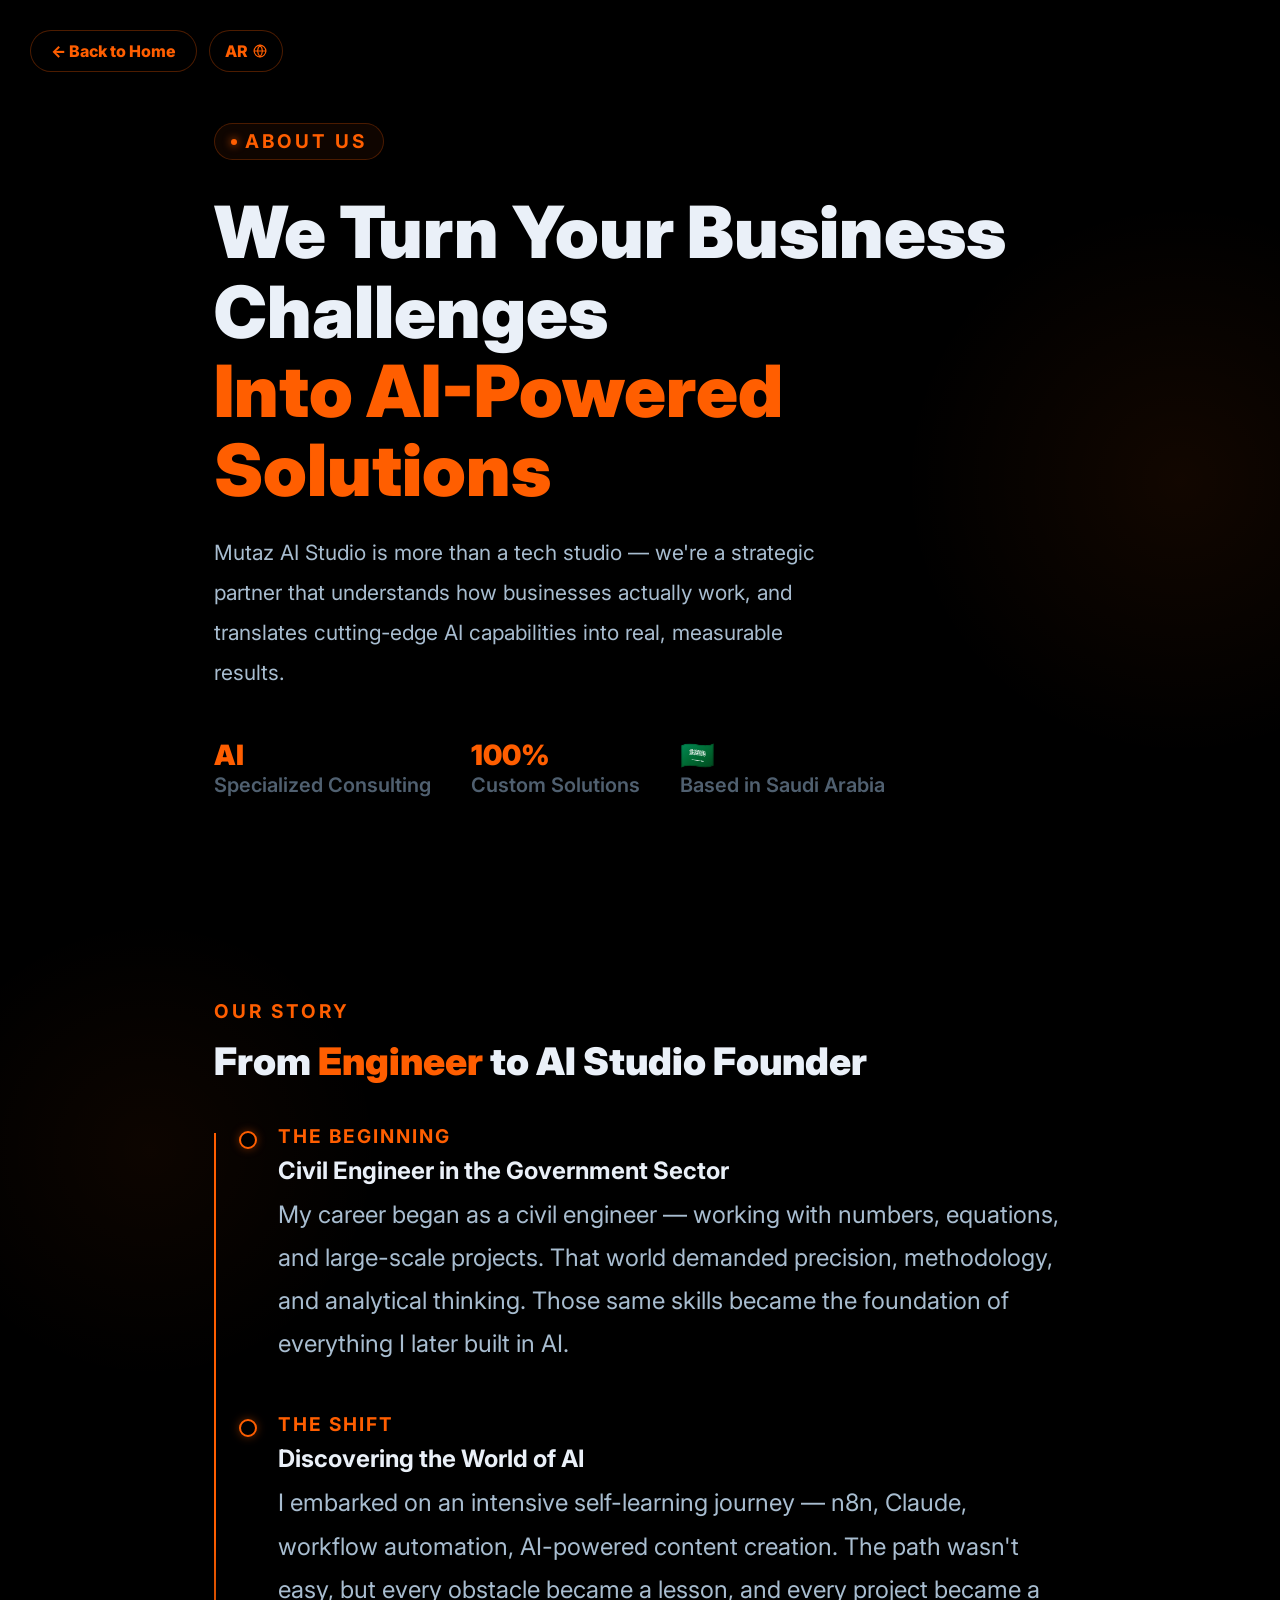
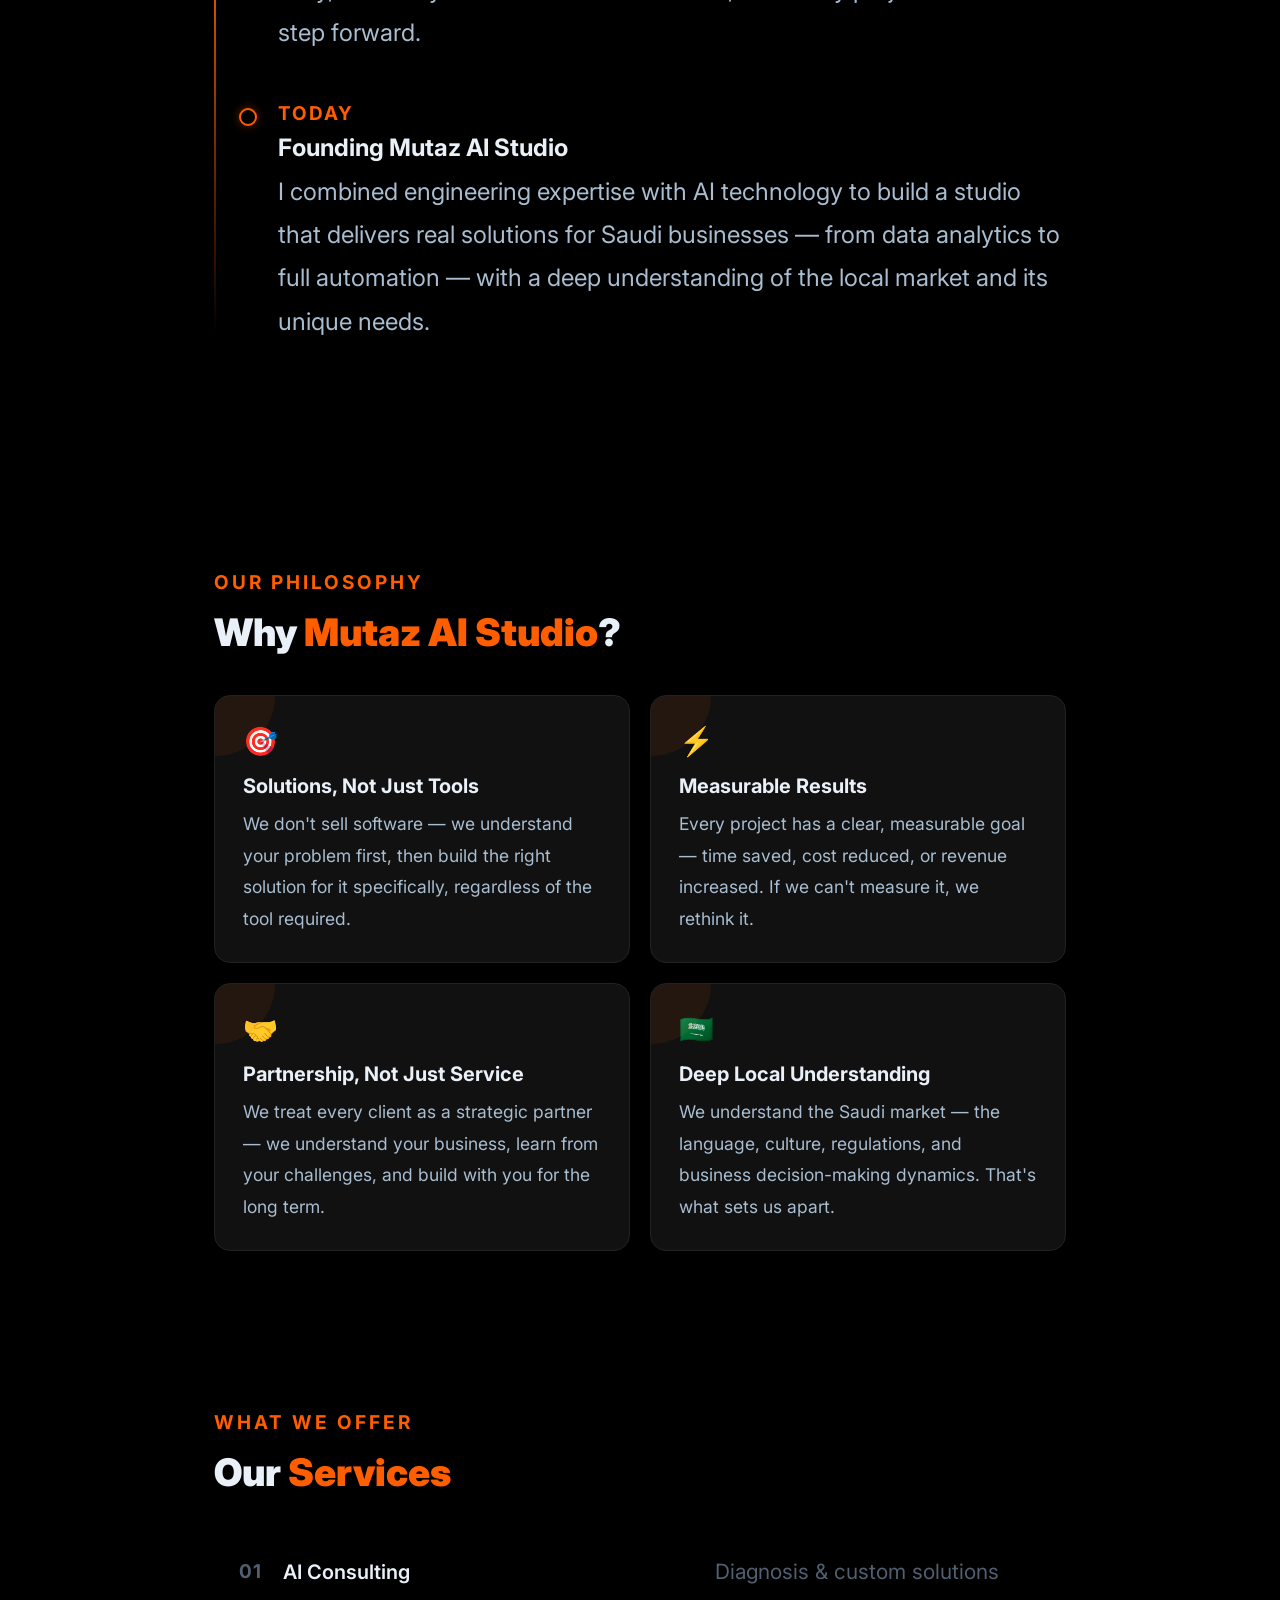
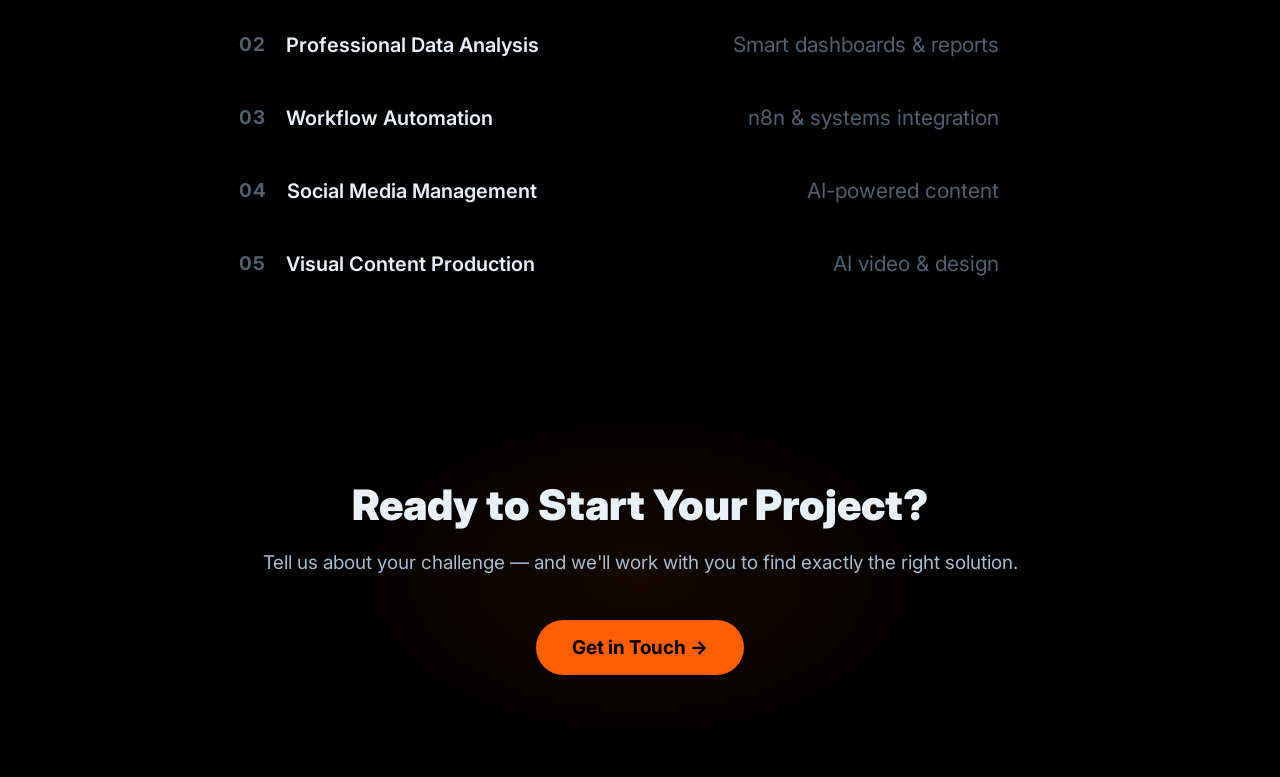
==== about-us-en.html @ b1c515b0 "Initial Mutaz AI Studio website" ====
<!DOCTYPE html>
<html lang="en" dir="ltr">
<head>
<meta charset="UTF-8">
<meta name="viewport" content="width=device-width, initial-scale=1.0">
<title>About Us — Mutaz AI Studio</title>
<link href="https://fonts.googleapis.com/css2?family=Inter:wght@300;400;500;600;700;900&display=swap" rel="stylesheet">
<style>
  :root {
    --bg: #000000;
    --surface: #050505;
    --card: #111111;
    --border: #222222;
    --cyan: #FF5E00;
    --purple: #FF5E00;
    --magenta: #FF5E00;
    --gold: #FF5E00;
    --text: #eaf0f8;
    --muted: #506070;
    --soft: #a8bdd0;
  }

  * { margin: 0; padding: 0; box-sizing: border-box; }

  body {
    background: var(--bg);
    font-family: 'Inter', sans-serif;
    color: var(--text);
    overflow-x: hidden;
  }

  

  .container {
    max-width: 900px;
    margin: 0 auto;
    padding: 0 24px;
    position: relative;
    z-index: 1;
  }

  /* HERO */
  .hero {
    min-height: 100vh;
    display: flex;
    flex-direction: column;
    justify-content: center;
    padding: 80px 0 60px;
    position: relative;
  }

  .hero::after {
    content: '';
    position: absolute;
    top: 20%; right: -200px;
    width: 600px; height: 600px;
    background: radial-gradient(circle, rgba(255,94,0,0.07) 0%, transparent 65%);
    pointer-events: none;
  }

  .hero-tag {
    display: inline-flex;
    align-items: center;
    gap: 8px;
    font-size: 19px;
    font-weight: 700;
    letter-spacing: 3px;
    color: var(--cyan);
    text-transform: uppercase;
    border: 1px solid rgba(255,94,0,0.25);
    padding: 6px 16px;
    border-radius: 20px;
    background: rgba(255,94,0,0.06);
    margin-bottom: 32px;
    width: fit-content;
    animation: fadeDown 0.8s ease both;
  }

  .hero-tag::before {
    content: '';
    width: 6px; height: 6px;
    border-radius: 50%;
    background: var(--cyan);
    box-shadow: 0 0 8px var(--cyan);
    animation: pulse 2s infinite;
  }

  .hero-title {
    font-size: clamp(36px, 7vw, 72px);
    font-weight: 900;
    line-height: 1.1;
    margin-bottom: 24px;
    animation: fadeDown 0.8s 0.1s ease both;
  }

  .hero-title .line1 { display: block; color: var(--text); }
  .hero-title .line2 {
    display: block;
    background: linear-gradient(90deg, var(--cyan), var(--purple));
    -webkit-background-clip: text;
    -webkit-text-fill-color: transparent;
    background-clip: text;
  }

  .hero-sub {
    font-size: 21px;
    color: var(--soft);
    line-height: 1.9;
    max-width: 620px;
    margin-bottom: 48px;
    animation: fadeDown 0.8s 0.2s ease both;
  }

  .hero-stats {
    display: flex;
    gap: 40px;
    flex-wrap: wrap;
    animation: fadeDown 0.8s 0.3s ease both;
  }

  .stat { display: flex; flex-direction: column; gap: 4px; }

  .stat-num {
    font-size: 28px;
    font-weight: 900;
    color: var(--cyan);
    line-height: 1;
  }

  .stat-label { font-size: 20px; color: var(--muted); font-weight: 600; }

  /* STORY */
  .story { padding: 100px 0; position: relative; }

  .story::before {
    content: '';
    position: absolute;
    top: 0; left: -100px;
    width: 500px; height: 500px;
    background: radial-gradient(circle, rgba(255,94,0,0.05) 0%, transparent 65%);
    pointer-events: none;
  }

  .section-label {
    font-size: 19px;
    font-weight: 700;
    letter-spacing: 3px;
    color: var(--purple);
    text-transform: uppercase;
    margin-bottom: 16px;
  }

  .section-title {
    font-size: clamp(24px, 4vw, 38px);
    font-weight: 900;
    line-height: 1.2;
    margin-bottom: 40px;
    color: var(--text);
  }

  .section-title span { color: var(--cyan); }

  /* Timeline */
  .timeline { position: relative; padding-left: 32px; }

  .timeline::before {
    content: '';
    position: absolute;
    left: 0; top: 8px; bottom: 8px;
    width: 2px;
    background: linear-gradient(180deg, var(--cyan), var(--purple), transparent);
  }

  .timeline-item {
    position: relative;
    margin-bottom: 48px;
    padding-left: 32px;
    opacity: 0;
    transform: translateX(-20px);
    transition: all 0.6s ease;
  }

  .timeline-item.visible { opacity: 1; transform: translateX(0); }

  .timeline-item::before {
    content: '';
    position: absolute;
    left: -7px; top: 6px;
    width: 14px; height: 14px;
    border-radius: 50%;
    background: var(--bg);
    border: 2px solid var(--cyan);
    box-shadow: 0 0 10px rgba(255,94,0,0.4);
  }

  .timeline-year {
    font-size: 19px;
    font-weight: 700;
    letter-spacing: 2px;
    color: var(--cyan);
    margin-bottom: 8px;
    text-transform: uppercase;
  }

  .timeline-content h3 {
    font-size: 24px;
    font-weight: 700;
    color: var(--text);
    margin-bottom: 8px;
  }

  .timeline-content p { font-size: 24px; color: var(--soft); line-height: 1.8; }

  /* PHILOSOPHY */
  .philosophy { padding: 80px 0; }

  .philosophy-grid {
    display: grid;
    grid-template-columns: 1fr 1fr;
    gap: 20px;
    margin-top: 40px;
  }

  .phil-card {
    background: var(--card);
    border: 1px solid var(--border);
    border-radius: 16px;
    padding: 28px;
    position: relative;
    overflow: hidden;
    transition: border-color 0.3s, transform 0.3s;
  }

  .phil-card:hover { border-color: rgba(255,94,0,0.3); transform: translateY(-4px); }

  .phil-card::before {
    content: '';
    position: absolute;
    top: 0; left: 0;
    width: 60px; height: 60px;
    border-radius: 0 0 60px 0;
    opacity: 0.08;
  }

  .phil-card:nth-child(1)::before { background: var(--cyan); }
  .phil-card:nth-child(2)::before { background: var(--purple); }
  .phil-card:nth-child(3)::before { background: var(--magenta); }
  .phil-card:nth-child(4)::before { background: var(--gold); }

  .phil-icon { font-size: 28px; margin-bottom: 16px; display: block; }

  .phil-card h3 { font-size: 20px; font-weight: 700; color: var(--text); margin-bottom: 10px; }
  .phil-card p { font-size: 17.5px; color: var(--soft); line-height: 1.8; }

  /* SERVICES */
  .services { padding: 80px 0; }

  .services-list { margin-top: 40px; display: flex; flex-direction: column; gap: 2px; }

  .service-row {
    display: flex;
    align-items: center;
    gap: 20px;
    padding: 20px 24px;
    border-radius: 12px;
    border: 1px solid transparent;
    transition: all 0.3s;
    cursor: default;
  }

  .service-row:hover { background: var(--card); border-color: var(--border); }

  .service-num { font-size: 19px; font-weight: 700; color: var(--muted); letter-spacing: 1px; min-width: 24px; }
  .service-name { font-size: 20px; font-weight: 600; color: var(--text); flex: 1; }
  .service-desc { font-size: 21px; color: var(--muted); }

  .service-arrow { color: var(--cyan); font-size: 24px; opacity: 0; transition: opacity 0.3s; }
  .service-row:hover .service-arrow { opacity: 1; }

  /* CTA */
  .cta-section { padding: 100px 0; text-align: center; position: relative; }

  .cta-section::before {
    content: '';
    position: absolute;
    top: 50%; left: 50%;
    transform: translate(-50%, -50%);
    width: 700px; height: 400px;
    background: radial-gradient(ellipse, rgba(255,94,0,0.08) 0%, transparent 65%);
    pointer-events: none;
  }

  .cta-section h2 { font-size: clamp(26px, 4vw, 42px); font-weight: 900; margin-bottom: 16px; }
  .cta-section p { font-size: 19px; color: var(--soft); margin-bottom: 40px; line-height: 1.8; }

  .cta-btn {
    display: inline-flex;
    align-items: center;
    gap: 10px;
    background: linear-gradient(135deg, var(--cyan), var(--purple));
    color: #000;
    font-family: 'Inter', sans-serif;
    font-size: 19px;
    font-weight: 700;
    padding: 16px 36px;
    border-radius: 50px;
    text-decoration: none;
    transition: transform 0.3s, box-shadow 0.3s;
    border: none;
    cursor: pointer;
  }

  .cta-btn:hover { transform: translateY(-2px); box-shadow: 0 12px 40px rgba(255,94,0,0.25); }

  @keyframes fadeDown {
    from { opacity: 0; transform: translateY(-16px); }
    to   { opacity: 1; transform: translateY(0); }
  }

  @keyframes pulse {
    0%, 100% { opacity: 1; }
    50% { opacity: 0.4; }
  }

  @media (max-width: 640px) {
    .philosophy-grid { grid-template-columns: 1fr; }
    .hero-stats { gap: 24px; }
    .service-desc { display: none; }
    .timeline { padding-left: 20px; }
    .timeline-item { padding-left: 20px; }
  }
</style>
</head>
<body>

<!-- Top Controls -->
<div class="top-controls">
    <a href="index.html" class="back-btn">← Back to Home</a>
    <button class="lang-btn" onclick="toggleSubpageLang()">
        <span class="lang-text">AR</span>
        <svg width="14" height="14" viewBox="0 0 24 24" fill="none" stroke="currentColor" stroke-width="2" stroke-linecap="round" stroke-linejoin="round" style="margin-left: 5px;"><circle cx="12" cy="12" r="10"></circle><line x1="2" y1="12" x2="22" y2="12"></line><path d="M12 2a15.3 15.3 0 0 1 4 10 15.3 15.3 0 0 1-4 10 15.3 15.3 0 0 1-4-10 15.3 15.3 0 0 1 4-10z"></path></svg>
    </button>
</div>
<script>
function toggleSubpageLang() {
    const currentPath = window.location.pathname;
    let isEn = currentPath.includes('-en.html');
    let newPath = "";
    if (isEn) {
        newPath = currentPath.replace('-en.html', '.html');
        if (currentPath.includes('terms-final')) newPath = currentPath.replace('-en.html', '-ar.html');
    } else {
        newPath = currentPath.replace('.html', '-en.html');
        if (currentPath.includes('terms-final')) newPath = currentPath.replace('-ar.html', '-en.html');
    }
    localStorage.setItem('lang', isEn ? 'ar' : 'en');
    window.location.href = newPath;
}
</script>
<style>
.top-controls {
    position: fixed;
    top: 30px;
    left: 30px;
    display: flex;
    align-items: center;
    gap: 12px;
    z-index: 9999;
}
.back-btn, .lang-btn {
    color: #FF5E00;
    text-decoration: none;
    font-weight: 800;
    font-size: 16px;
    font-family: inherit;
    display: inline-flex;
    align-items: center;
    background: rgba(0,0,0,0.5);
    padding: 10px 20px;
    border-radius: 30px;
    border: 1px solid rgba(255,94,0,0.3);
    backdrop-filter: blur(5px);
    transition: all 0.3s ease;
    cursor: pointer;
}
.back-btn:hover {
    transform: translateX( -5px);
    background: rgba(255,94,0,0.1);
}
.lang-btn {
    padding: 10px 15px;
    justify-content: center;
}
.lang-btn:hover {
    background: rgba(255,94,0,0.2);
    transform: scale(1.05);
}
@media (max-width: 768px) {
    .top-controls {
        top: 15px;
        left: 15px;
        gap: 8px;
    }
    .back-btn, .lang-btn {
        font-size: 13px;
        padding: 8px 14px;
    }
}
</style>





<!-- HERO -->
<section class="hero">
  <div class="container">
    <div class="hero-tag">About Us</div>
    <h1 class="hero-title">
      <span class="line1">We Turn Your Business Challenges</span>
      <span class="line2">Into AI-Powered Solutions</span>
    </h1>
    <p class="hero-sub">
      Mutaz AI Studio is more than a tech studio — we're a strategic partner that understands how businesses actually work, and translates cutting-edge AI capabilities into real, measurable results.
    </p>
    <div class="hero-stats">
      <div class="stat">
        <span class="stat-num">AI</span>
        <span class="stat-label">Specialized Consulting</span>
      </div>
      <div class="stat">
        <span class="stat-num">100%</span>
        <span class="stat-label">Custom Solutions</span>
      </div>
      <div class="stat">
        <span class="stat-num">🇸🇦</span>
        <span class="stat-label">Based in Saudi Arabia</span>
      </div>
    </div>
  </div>
</section>

<!-- STORY -->
<section class="story">
  <div class="container">
    <div class="section-label">Our Story</div>
    <h2 class="section-title">From <span>Engineer</span> to AI Studio Founder</h2>
    <div class="timeline">

      <div class="timeline-item">
        <div class="timeline-year">The Beginning</div>
        <div class="timeline-content">
          <h3>Civil Engineer in the Government Sector</h3>
          <p>My career began as a civil engineer — working with numbers, equations, and large-scale projects. That world demanded precision, methodology, and analytical thinking. Those same skills became the foundation of everything I later built in AI.</p>
        </div>
      </div>

      <div class="timeline-item">
        <div class="timeline-year">The Shift</div>
        <div class="timeline-content">
          <h3>Discovering the World of AI</h3>
          <p>I embarked on an intensive self-learning journey — n8n, Claude, workflow automation, AI-powered content creation. The path wasn't easy, but every obstacle became a lesson, and every project became a step forward.</p>
        </div>
      </div>

      <div class="timeline-item">
        <div class="timeline-year">Today</div>
        <div class="timeline-content">
          <h3>Founding Mutaz AI Studio</h3>
          <p>I combined engineering expertise with AI technology to build a studio that delivers real solutions for Saudi businesses — from data analytics to full automation — with a deep understanding of the local market and its unique needs.</p>
        </div>
      </div>

    </div>
  </div>
</section>

<!-- PHILOSOPHY -->
<section class="philosophy">
  <div class="container">
    <div class="section-label">Our Philosophy</div>
    <h2 class="section-title">Why <span>Mutaz AI Studio</span>?</h2>
    <div class="philosophy-grid">
      <div class="phil-card">
        <span class="phil-icon">🎯</span>
        <h3>Solutions, Not Just Tools</h3>
        <p>We don't sell software — we understand your problem first, then build the right solution for it specifically, regardless of the tool required.</p>
      </div>
      <div class="phil-card">
        <span class="phil-icon">⚡</span>
        <h3>Measurable Results</h3>
        <p>Every project has a clear, measurable goal — time saved, cost reduced, or revenue increased. If we can't measure it, we rethink it.</p>
      </div>
      <div class="phil-card">
        <span class="phil-icon">🤝</span>
        <h3>Partnership, Not Just Service</h3>
        <p>We treat every client as a strategic partner — we understand your business, learn from your challenges, and build with you for the long term.</p>
      </div>
      <div class="phil-card">
        <span class="phil-icon">🇸🇦</span>
        <h3>Deep Local Understanding</h3>
        <p>We understand the Saudi market — the language, culture, regulations, and business decision-making dynamics. That's what sets us apart.</p>
      </div>
    </div>
  </div>
</section>

<!-- SERVICES -->
<section class="services">
  <div class="container">
    <div class="section-label">What We Offer</div>
    <h2 class="section-title">Our <span>Services</span></h2>
    <div class="services-list">
      <div class="service-row">
        <span class="service-num">01</span>
        <span class="service-name">AI Consulting</span>
        <span class="service-desc">Diagnosis & custom solutions</span>
        <span class="service-arrow">→</span>
      </div>
      <div class="service-row">
        <span class="service-num">02</span>
        <span class="service-name">Professional Data Analysis</span>
        <span class="service-desc">Smart dashboards & reports</span>
        <span class="service-arrow">→</span>
      </div>
      <div class="service-row">
        <span class="service-num">03</span>
        <span class="service-name">Workflow Automation</span>
        <span class="service-desc">n8n & systems integration</span>
        <span class="service-arrow">→</span>
      </div>
      <div class="service-row">
        <span class="service-num">04</span>
        <span class="service-name">Social Media Management</span>
        <span class="service-desc">AI-powered content</span>
        <span class="service-arrow">→</span>
      </div>
      <div class="service-row">
        <span class="service-num">05</span>
        <span class="service-name">Visual Content Production</span>
        <span class="service-desc">AI video & design</span>
        <span class="service-arrow">→</span>
      </div>
    </div>
  </div>
</section>

<!-- CTA -->
<section class="cta-section">
  <div class="container">
    <h2>Ready to Start Your Project?</h2>
    <p>Tell us about your challenge — and we'll work with you to find exactly the right solution.</p>
    <a href="#contact" class="cta-btn">Get in Touch →</a>
  </div>
</section>

<script>
  const items = document.querySelectorAll('.timeline-item');
  const observer = new IntersectionObserver((entries) => {
    entries.forEach((entry, i) => {
      if (entry.isIntersecting) {
        setTimeout(() => entry.target.classList.add('visible'), i * 150);
      }
    });
  }, { threshold: 0.2 });
  items.forEach(item => observer.observe(item));
</script>

</body>
</html>
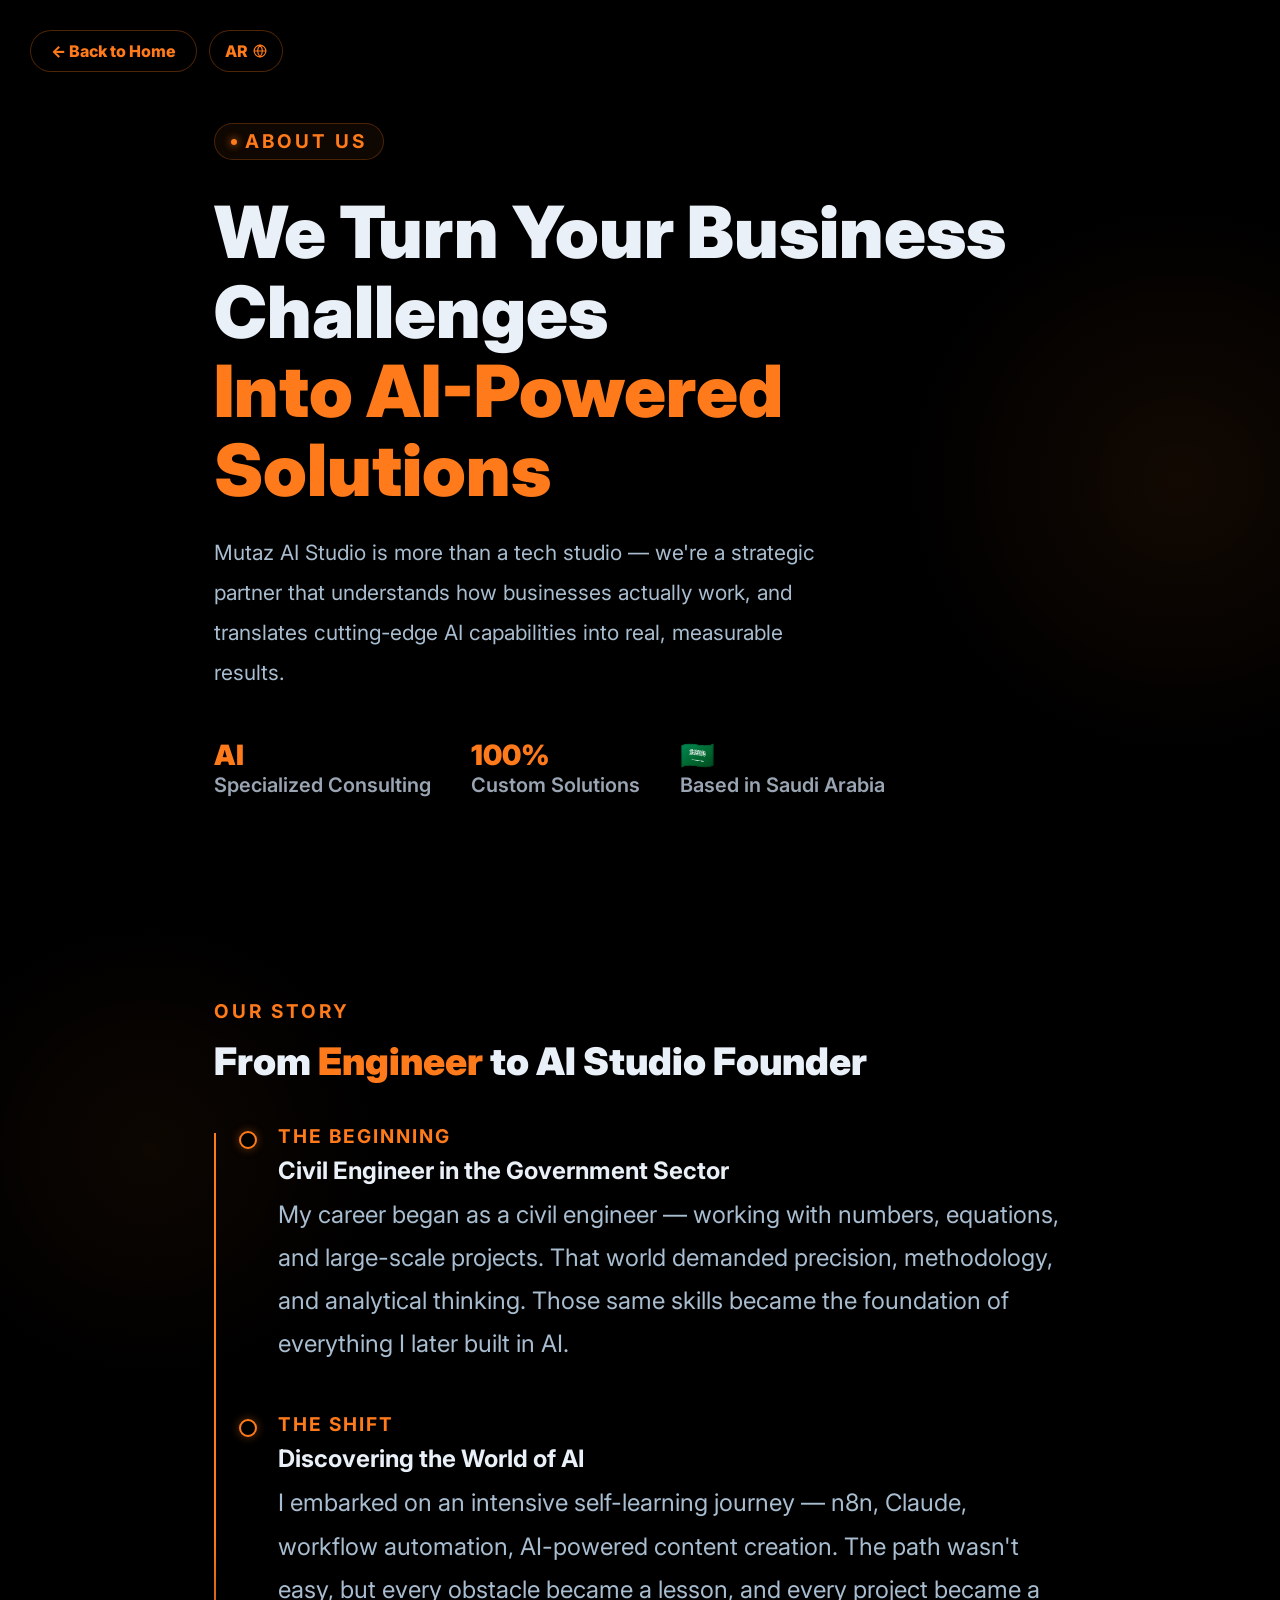
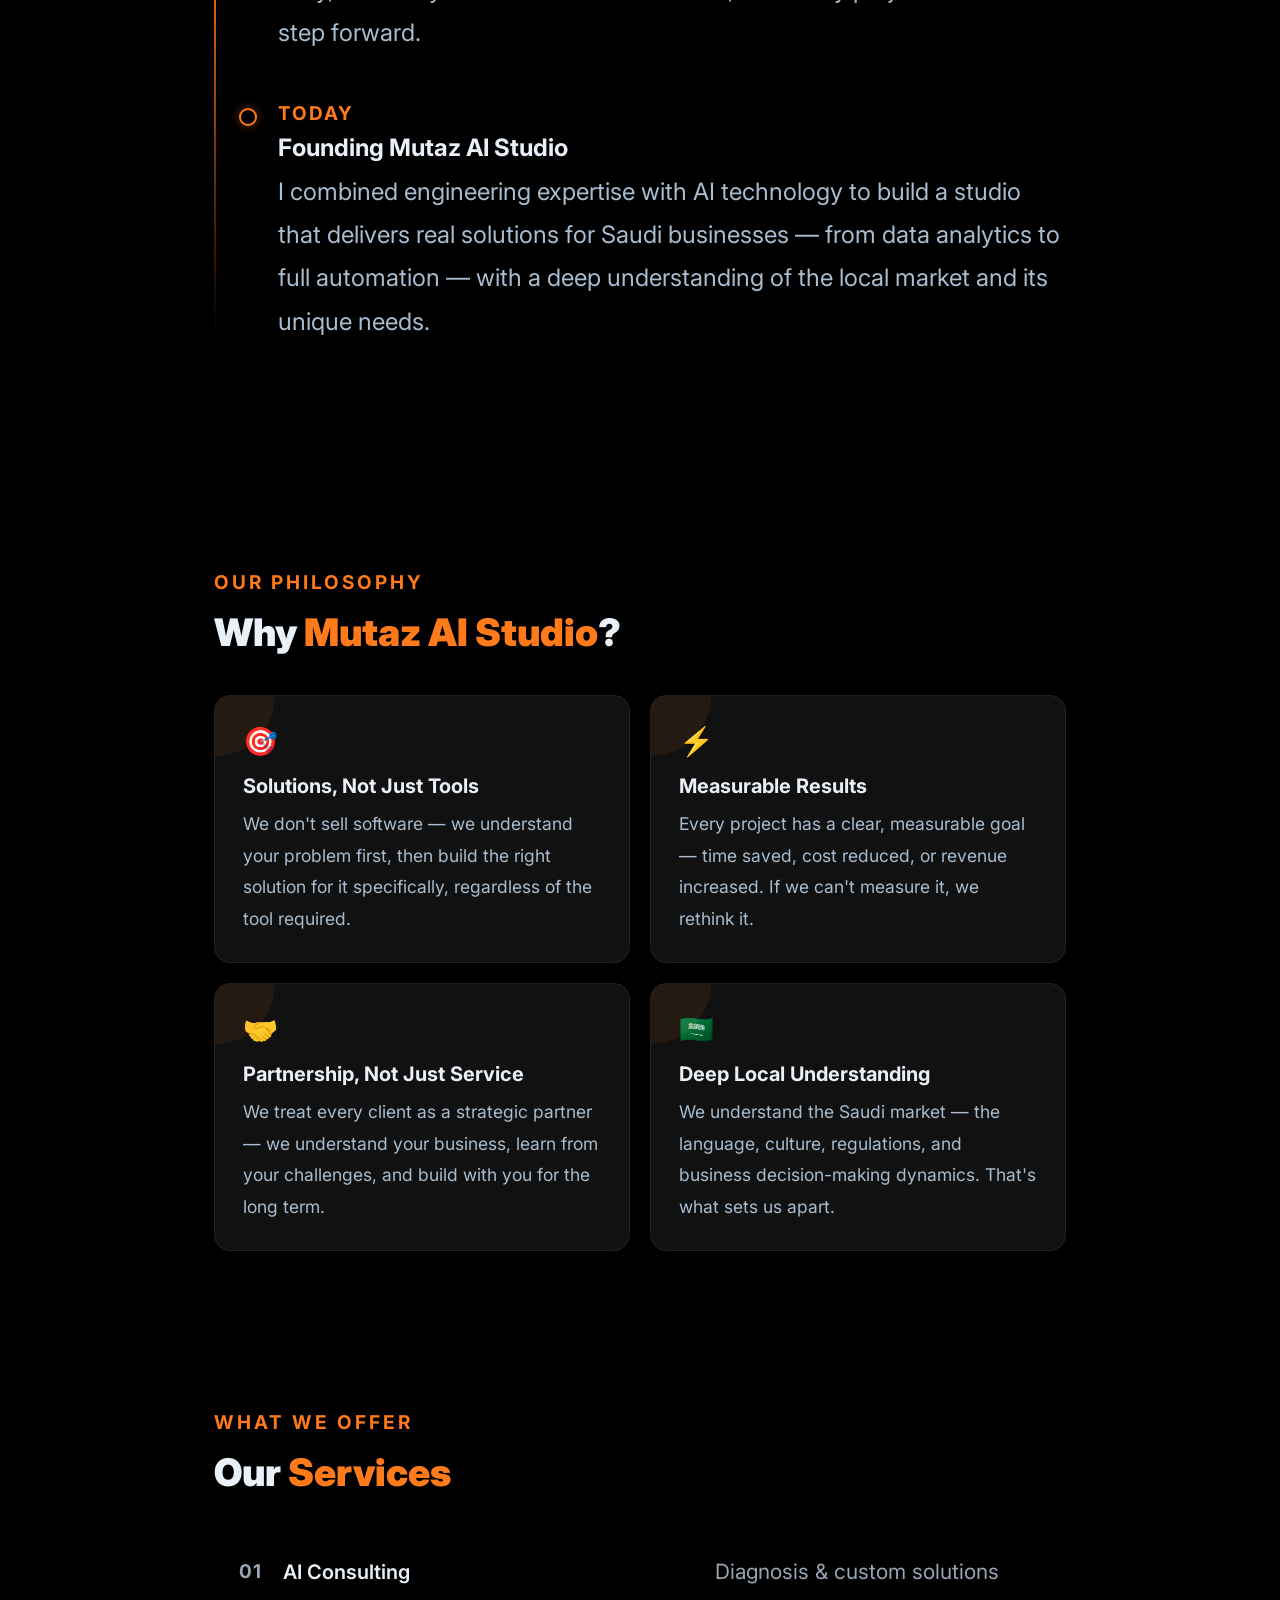
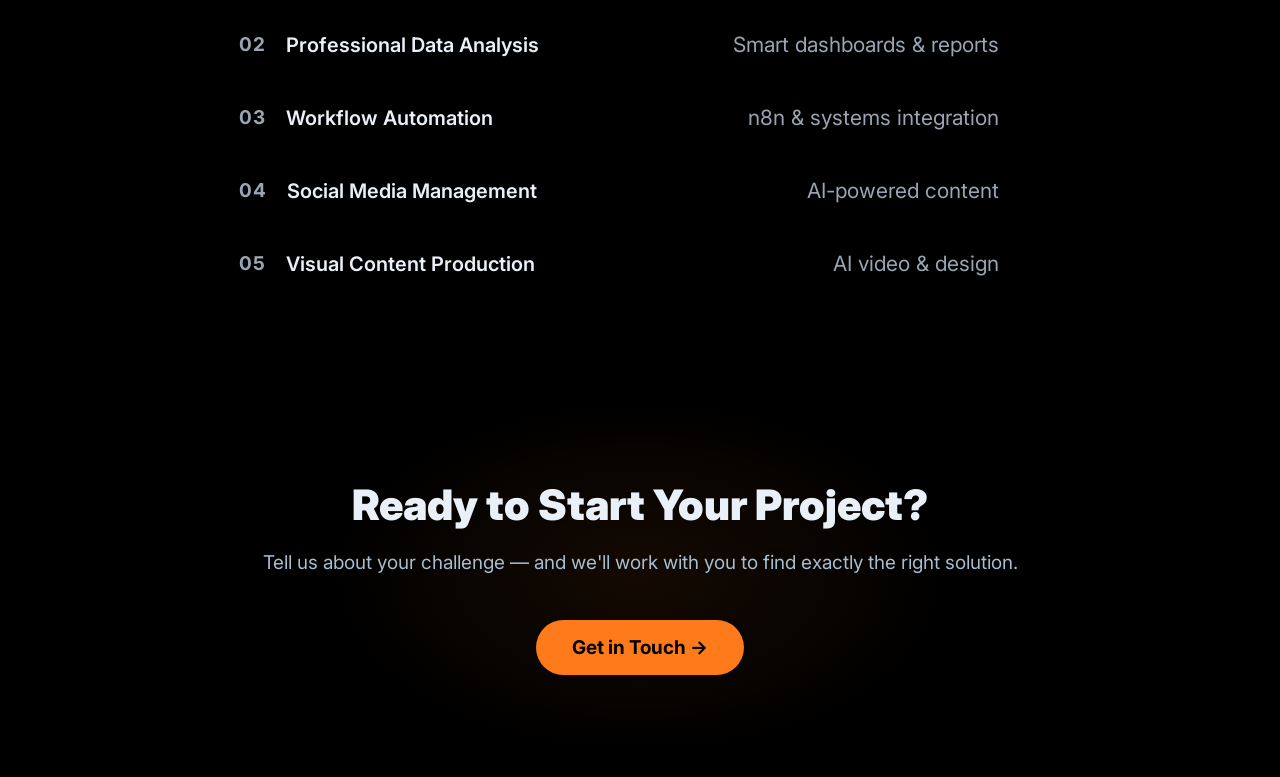
==== commit 10428c0d: "Tighten mobile layout and subpages" ====
--- a/about-us-en.html
+++ b/about-us-en.html
@@ -11,12 +11,12 @@
     --surface: #050505;
     --card: #111111;
     --border: #222222;
-    --cyan: #FF5E00;
-    --purple: #FF5E00;
-    --magenta: #FF5E00;
-    --gold: #FF5E00;
+    --cyan: #ff7a1a;
+    --purple: #ff7a1a;
+    --magenta: #ff7a1a;
+    --gold: #ff7a1a;
     --text: #eaf0f8;
-    --muted: #506070;
+    --muted: #9aa5b3;
     --soft: #a8bdd0;
   }
 
@@ -54,7 +54,7 @@
     position: absolute;
     top: 20%; right: -200px;
     width: 600px; height: 600px;
-    background: radial-gradient(circle, rgba(255,94,0,0.07) 0%, transparent 65%);
+    background: radial-gradient(circle, rgba(255,122,26,0.07) 0%, transparent 65%);
     pointer-events: none;
   }
 
@@ -67,10 +67,10 @@
     letter-spacing: 3px;
     color: var(--cyan);
     text-transform: uppercase;
-    border: 1px solid rgba(255,94,0,0.25);
+    border: 1px solid rgba(255,122,26,0.25);
     padding: 6px 16px;
     border-radius: 20px;
-    background: rgba(255,94,0,0.06);
+    background: rgba(255,122,26,0.06);
     margin-bottom: 32px;
     width: fit-content;
     animation: fadeDown 0.8s ease both;
@@ -137,7 +137,7 @@
     position: absolute;
     top: 0; left: -100px;
     width: 500px; height: 500px;
-    background: radial-gradient(circle, rgba(255,94,0,0.05) 0%, transparent 65%);
+    background: radial-gradient(circle, rgba(255,122,26,0.05) 0%, transparent 65%);
     pointer-events: none;
   }
 
@@ -190,7 +190,7 @@
     border-radius: 50%;
     background: var(--bg);
     border: 2px solid var(--cyan);
-    box-shadow: 0 0 10px rgba(255,94,0,0.4);
+    box-shadow: 0 0 10px rgba(255,122,26,0.4);
   }
 
   .timeline-year {
@@ -231,7 +231,7 @@
     transition: border-color 0.3s, transform 0.3s;
   }
 
-  .phil-card:hover { border-color: rgba(255,94,0,0.3); transform: translateY(-4px); }
+  .phil-card:hover { border-color: rgba(255,122,26,0.3); transform: translateY(-4px); }
 
   .phil-card::before {
     content: '';
@@ -286,7 +286,7 @@
     top: 50%; left: 50%;
     transform: translate(-50%, -50%);
     width: 700px; height: 400px;
-    background: radial-gradient(ellipse, rgba(255,94,0,0.08) 0%, transparent 65%);
+    background: radial-gradient(ellipse, rgba(255,122,26,0.08) 0%, transparent 65%);
     pointer-events: none;
   }
 
@@ -310,7 +310,7 @@
     cursor: pointer;
   }
 
-  .cta-btn:hover { transform: translateY(-2px); box-shadow: 0 12px 40px rgba(255,94,0,0.25); }
+  .cta-btn:hover { transform: translateY(-2px); box-shadow: 0 12px 40px rgba(255,122,26,0.25); }
 
   @keyframes fadeDown {
     from { opacity: 0; transform: translateY(-16px); }
@@ -368,7 +368,7 @@
     z-index: 9999;
 }
 .back-btn, .lang-btn {
-    color: #FF5E00;
+    color: var(--cyan);
     text-decoration: none;
     font-weight: 800;
     font-size: 16px;
@@ -378,21 +378,21 @@
     background: rgba(0,0,0,0.5);
     padding: 10px 20px;
     border-radius: 30px;
-    border: 1px solid rgba(255,94,0,0.3);
+    border: 1px solid rgba(255,122,26,0.3);
     backdrop-filter: blur(5px);
     transition: all 0.3s ease;
     cursor: pointer;
 }
 .back-btn:hover {
     transform: translateX( -5px);
-    background: rgba(255,94,0,0.1);
+    background: rgba(255,122,26,0.1);
 }
 .lang-btn {
     padding: 10px 15px;
     justify-content: center;
 }
 .lang-btn:hover {
-    background: rgba(255,94,0,0.2);
+    background: rgba(255,122,26,0.2);
     transform: scale(1.05);
 }
 @media (max-width: 768px) {
@@ -405,6 +405,40 @@
         font-size: 13px;
         padding: 8px 14px;
     }
+}
+
+@media (max-width: 768px) {
+    .container { padding: 0 18px; }
+    .hero { min-height: auto; padding: 86px 0 42px; }
+    .hero-tag { font-size: 12px; letter-spacing: 1px; padding: 5px 12px; margin-bottom: 18px; }
+    .hero-title { font-size: clamp(28px, 8vw, 34px); line-height: 1.25; margin-bottom: 14px; }
+    .hero-sub { font-size: 14px; line-height: 1.75; margin-bottom: 26px; }
+    .hero-stats { gap: 14px; }
+    .stat-num { font-size: 20px; }
+    .stat-label,
+    .section-label,
+    .timeline-year { font-size: 13px; }
+    .story,
+    .philosophy,
+    .services,
+    .cta-section { padding: 42px 0; }
+    .section-title,
+    .cta-section h2 { font-size: 24px; line-height: 1.3; margin-bottom: 24px; }
+    .timeline-item { margin-bottom: 28px; }
+    .timeline-content h3,
+    .service-name { font-size: 15px; }
+    .timeline-content p,
+    .phil-card p,
+    .service-desc,
+    .cta-section p { font-size: 14px; line-height: 1.7; }
+    .phil-card { padding: 18px; border-radius: 10px; }
+    .phil-icon { font-size: 22px; margin-bottom: 10px; }
+    .phil-card h3 { font-size: 16px; }
+    .services-list { margin-top: 22px; }
+    .service-row { padding: 14px 0; }
+    .service-num,
+    .service-arrow { font-size: 13px; }
+    .cta-btn { font-size: 14px; padding: 12px 20px; background: var(--cyan); box-shadow: none; }
 }
 </style>
 
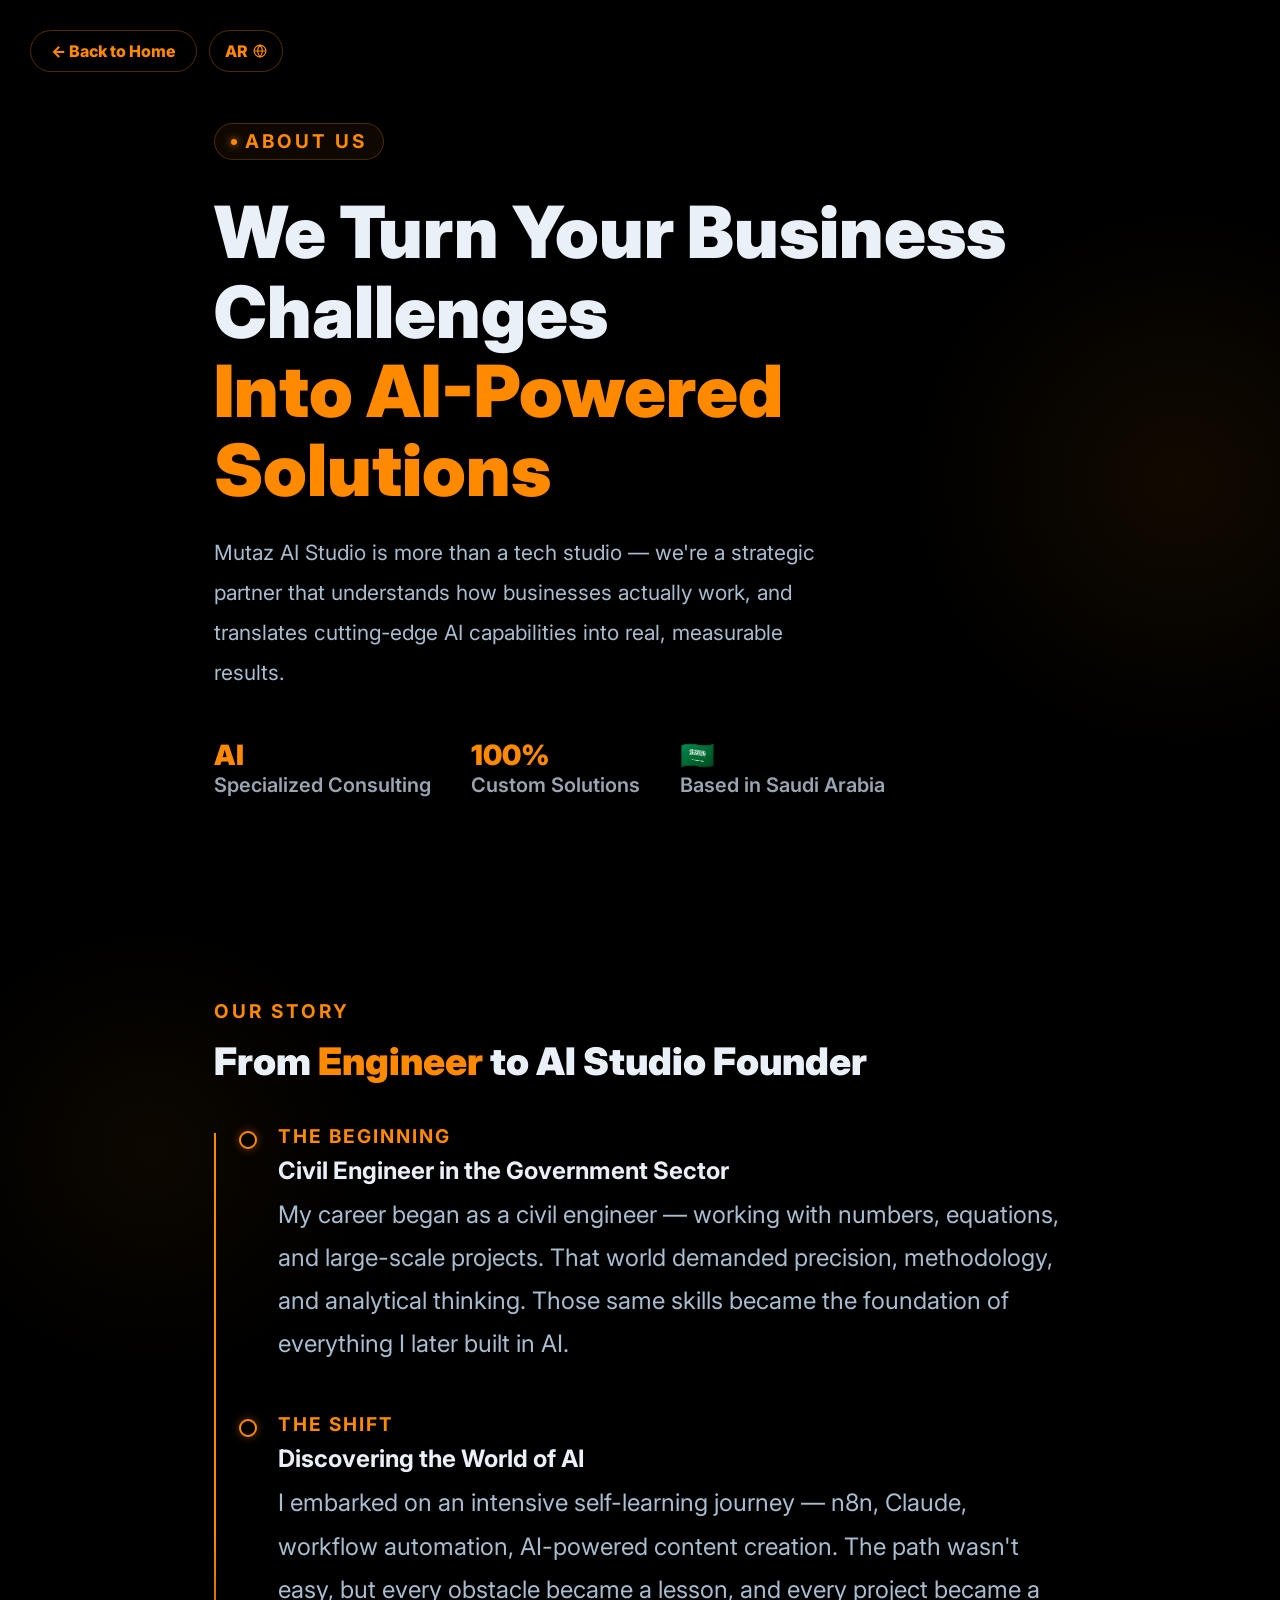
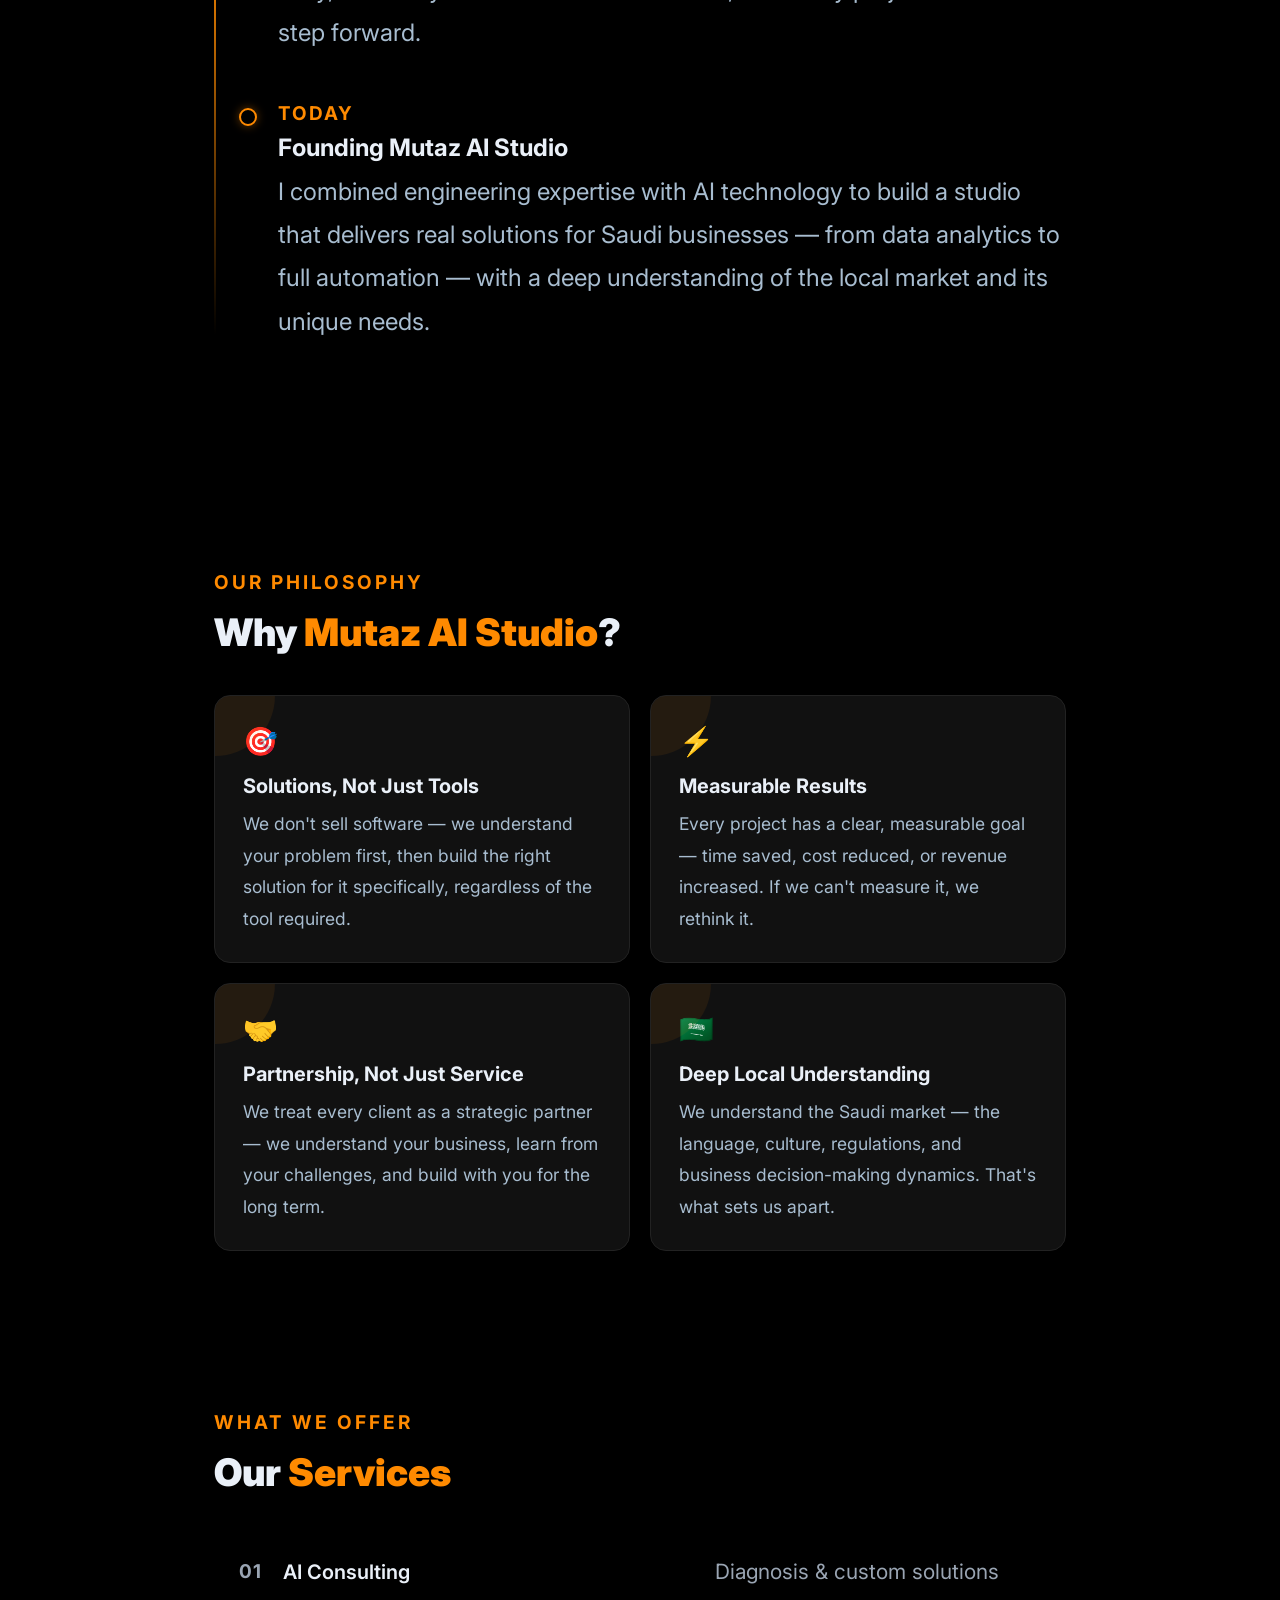
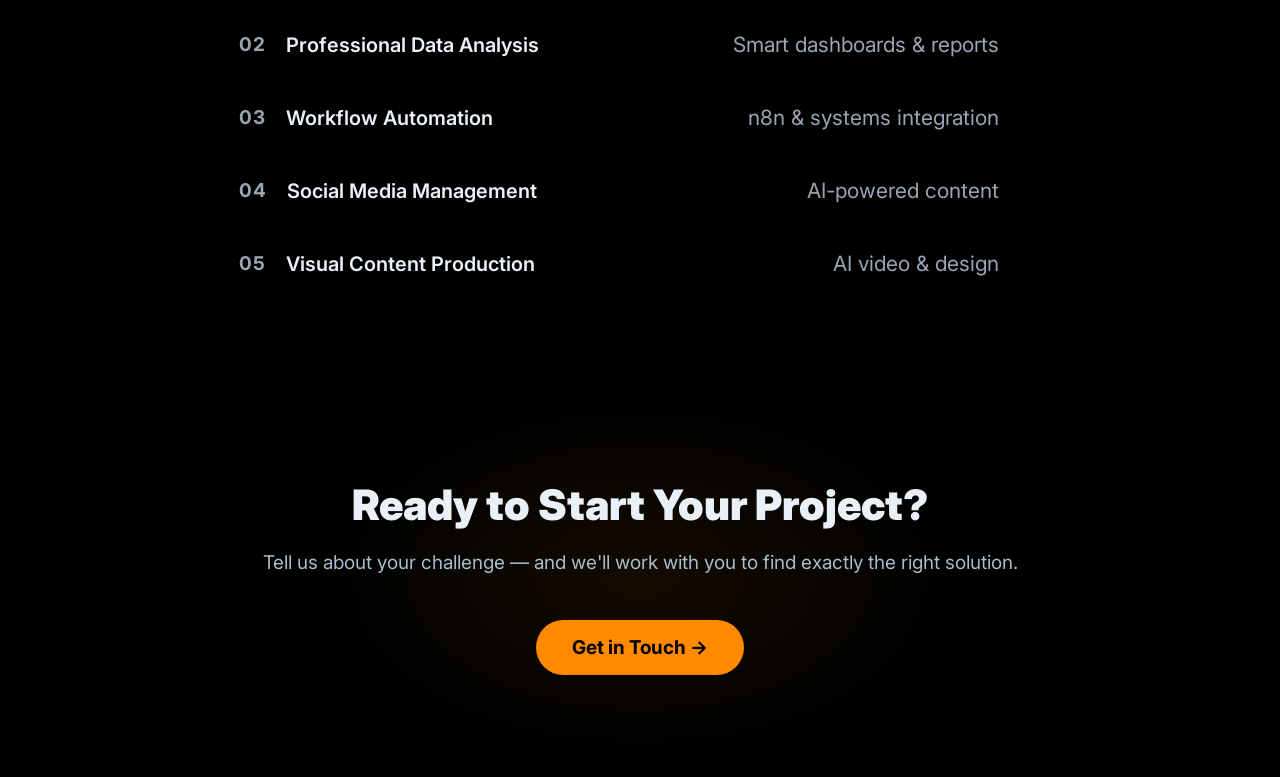
==== commit 5bb7c134: "Fix mobile orange and section sizing" ====
--- a/about-us-en.html
+++ b/about-us-en.html
@@ -11,10 +11,10 @@
     --surface: #050505;
     --card: #111111;
     --border: #222222;
-    --cyan: #ff7a1a;
-    --purple: #ff7a1a;
-    --magenta: #ff7a1a;
-    --gold: #ff7a1a;
+    --cyan: #ff8a00;
+    --purple: #ff8a00;
+    --magenta: #ff8a00;
+    --gold: #ff8a00;
     --text: #eaf0f8;
     --muted: #9aa5b3;
     --soft: #a8bdd0;
@@ -54,7 +54,7 @@
     position: absolute;
     top: 20%; right: -200px;
     width: 600px; height: 600px;
-    background: radial-gradient(circle, rgba(255,122,26,0.07) 0%, transparent 65%);
+    background: radial-gradient(circle, rgba(255,138,0,0.07) 0%, transparent 65%);
     pointer-events: none;
   }
 
@@ -67,10 +67,10 @@
     letter-spacing: 3px;
     color: var(--cyan);
     text-transform: uppercase;
-    border: 1px solid rgba(255,122,26,0.25);
+    border: 1px solid rgba(255,138,0,0.25);
     padding: 6px 16px;
     border-radius: 20px;
-    background: rgba(255,122,26,0.06);
+    background: rgba(255,138,0,0.06);
     margin-bottom: 32px;
     width: fit-content;
     animation: fadeDown 0.8s ease both;
@@ -137,7 +137,7 @@
     position: absolute;
     top: 0; left: -100px;
     width: 500px; height: 500px;
-    background: radial-gradient(circle, rgba(255,122,26,0.05) 0%, transparent 65%);
+    background: radial-gradient(circle, rgba(255,138,0,0.05) 0%, transparent 65%);
     pointer-events: none;
   }
 
@@ -190,7 +190,7 @@
     border-radius: 50%;
     background: var(--bg);
     border: 2px solid var(--cyan);
-    box-shadow: 0 0 10px rgba(255,122,26,0.4);
+    box-shadow: 0 0 10px rgba(255,138,0,0.4);
   }
 
   .timeline-year {
@@ -231,7 +231,7 @@
     transition: border-color 0.3s, transform 0.3s;
   }
 
-  .phil-card:hover { border-color: rgba(255,122,26,0.3); transform: translateY(-4px); }
+  .phil-card:hover { border-color: rgba(255,138,0,0.3); transform: translateY(-4px); }
 
   .phil-card::before {
     content: '';
@@ -286,7 +286,7 @@
     top: 50%; left: 50%;
     transform: translate(-50%, -50%);
     width: 700px; height: 400px;
-    background: radial-gradient(ellipse, rgba(255,122,26,0.08) 0%, transparent 65%);
+    background: radial-gradient(ellipse, rgba(255,138,0,0.08) 0%, transparent 65%);
     pointer-events: none;
   }
 
@@ -310,7 +310,7 @@
     cursor: pointer;
   }
 
-  .cta-btn:hover { transform: translateY(-2px); box-shadow: 0 12px 40px rgba(255,122,26,0.25); }
+  .cta-btn:hover { transform: translateY(-2px); box-shadow: 0 12px 40px rgba(255,138,0,0.25); }
 
   @keyframes fadeDown {
     from { opacity: 0; transform: translateY(-16px); }
@@ -378,21 +378,21 @@
     background: rgba(0,0,0,0.5);
     padding: 10px 20px;
     border-radius: 30px;
-    border: 1px solid rgba(255,122,26,0.3);
+    border: 1px solid rgba(255,138,0,0.3);
     backdrop-filter: blur(5px);
     transition: all 0.3s ease;
     cursor: pointer;
 }
 .back-btn:hover {
     transform: translateX( -5px);
-    background: rgba(255,122,26,0.1);
+    background: rgba(255,138,0,0.1);
 }
 .lang-btn {
     padding: 10px 15px;
     justify-content: center;
 }
 .lang-btn:hover {
-    background: rgba(255,122,26,0.2);
+    background: rgba(255,138,0,0.2);
     transform: scale(1.05);
 }
 @media (max-width: 768px) {
@@ -408,7 +408,9 @@
 }
 
 @media (max-width: 768px) {
+    body { overflow-x: hidden; }
     .container { padding: 0 18px; }
+    .container { max-width: 390px; }
     .hero { min-height: auto; padding: 86px 0 42px; }
     .hero-tag { font-size: 12px; letter-spacing: 1px; padding: 5px 12px; margin-bottom: 18px; }
     .hero-title { font-size: clamp(28px, 8vw, 34px); line-height: 1.25; margin-bottom: 14px; }
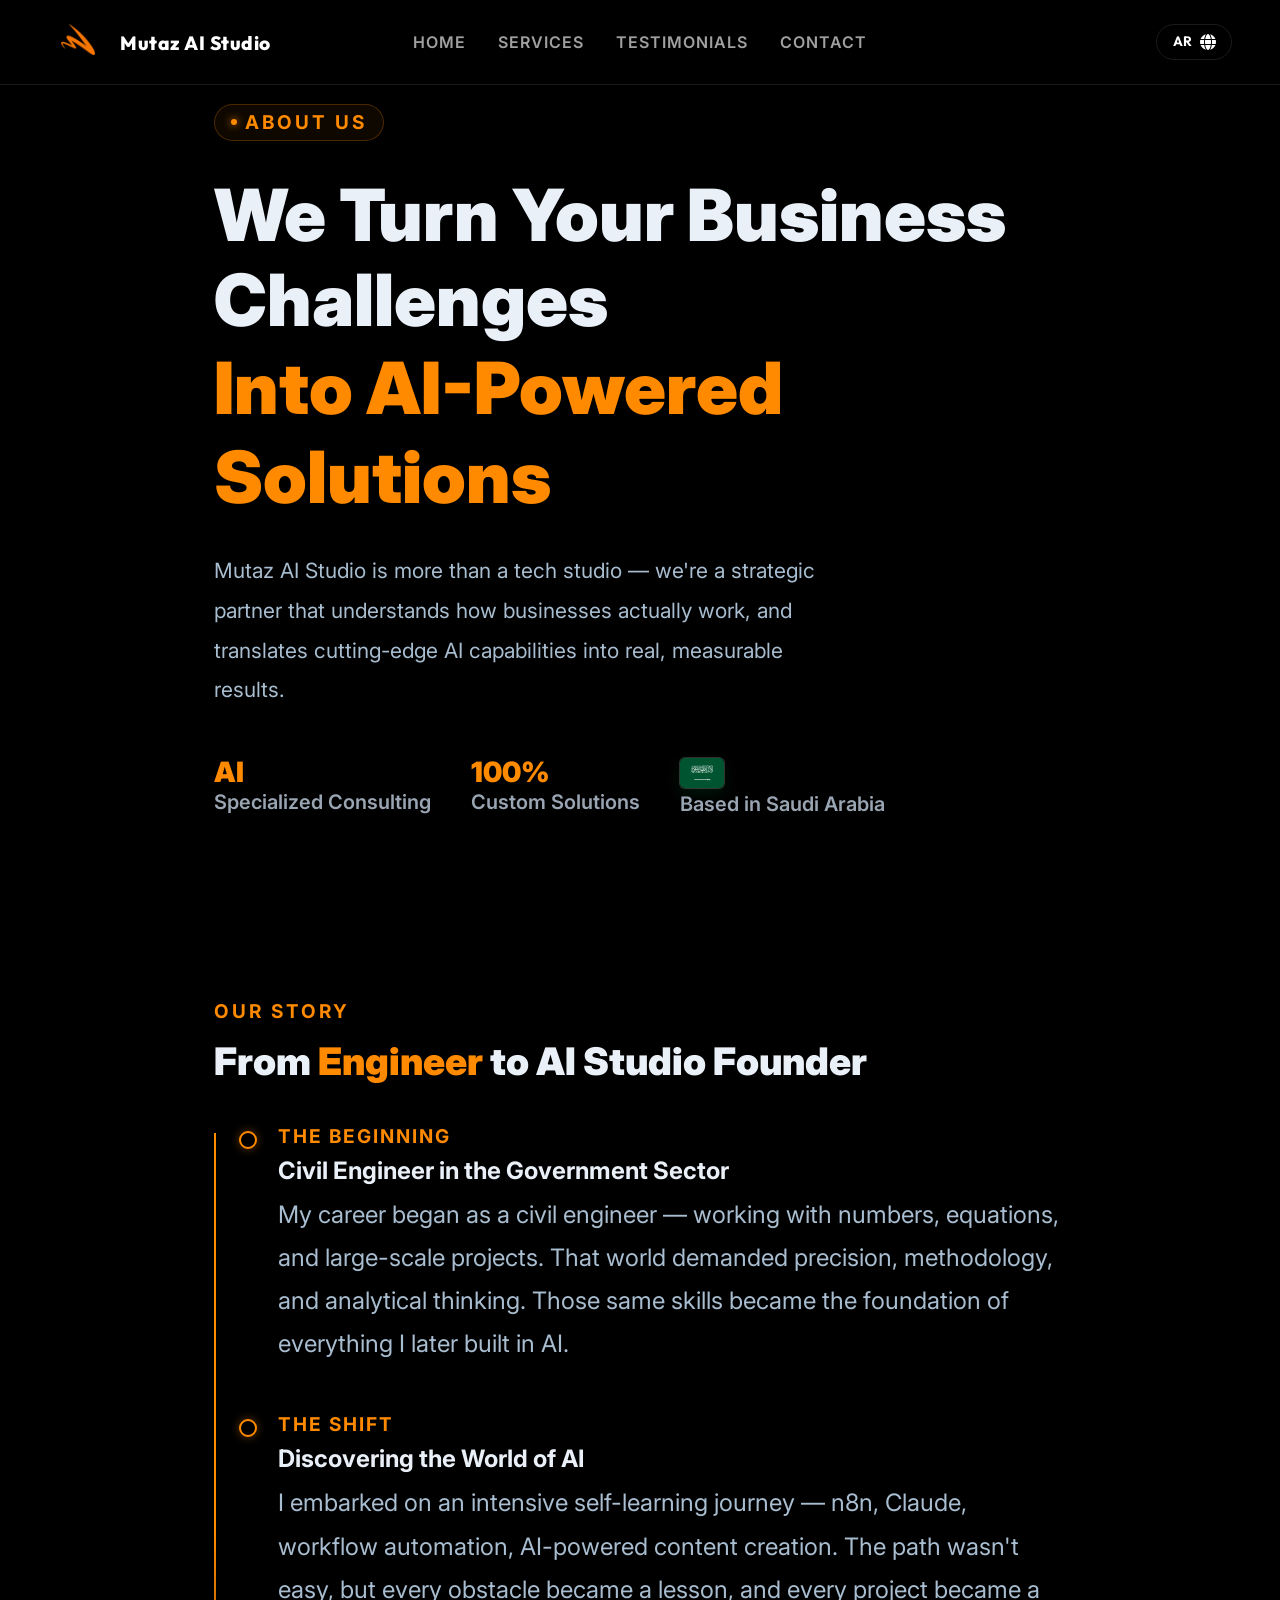
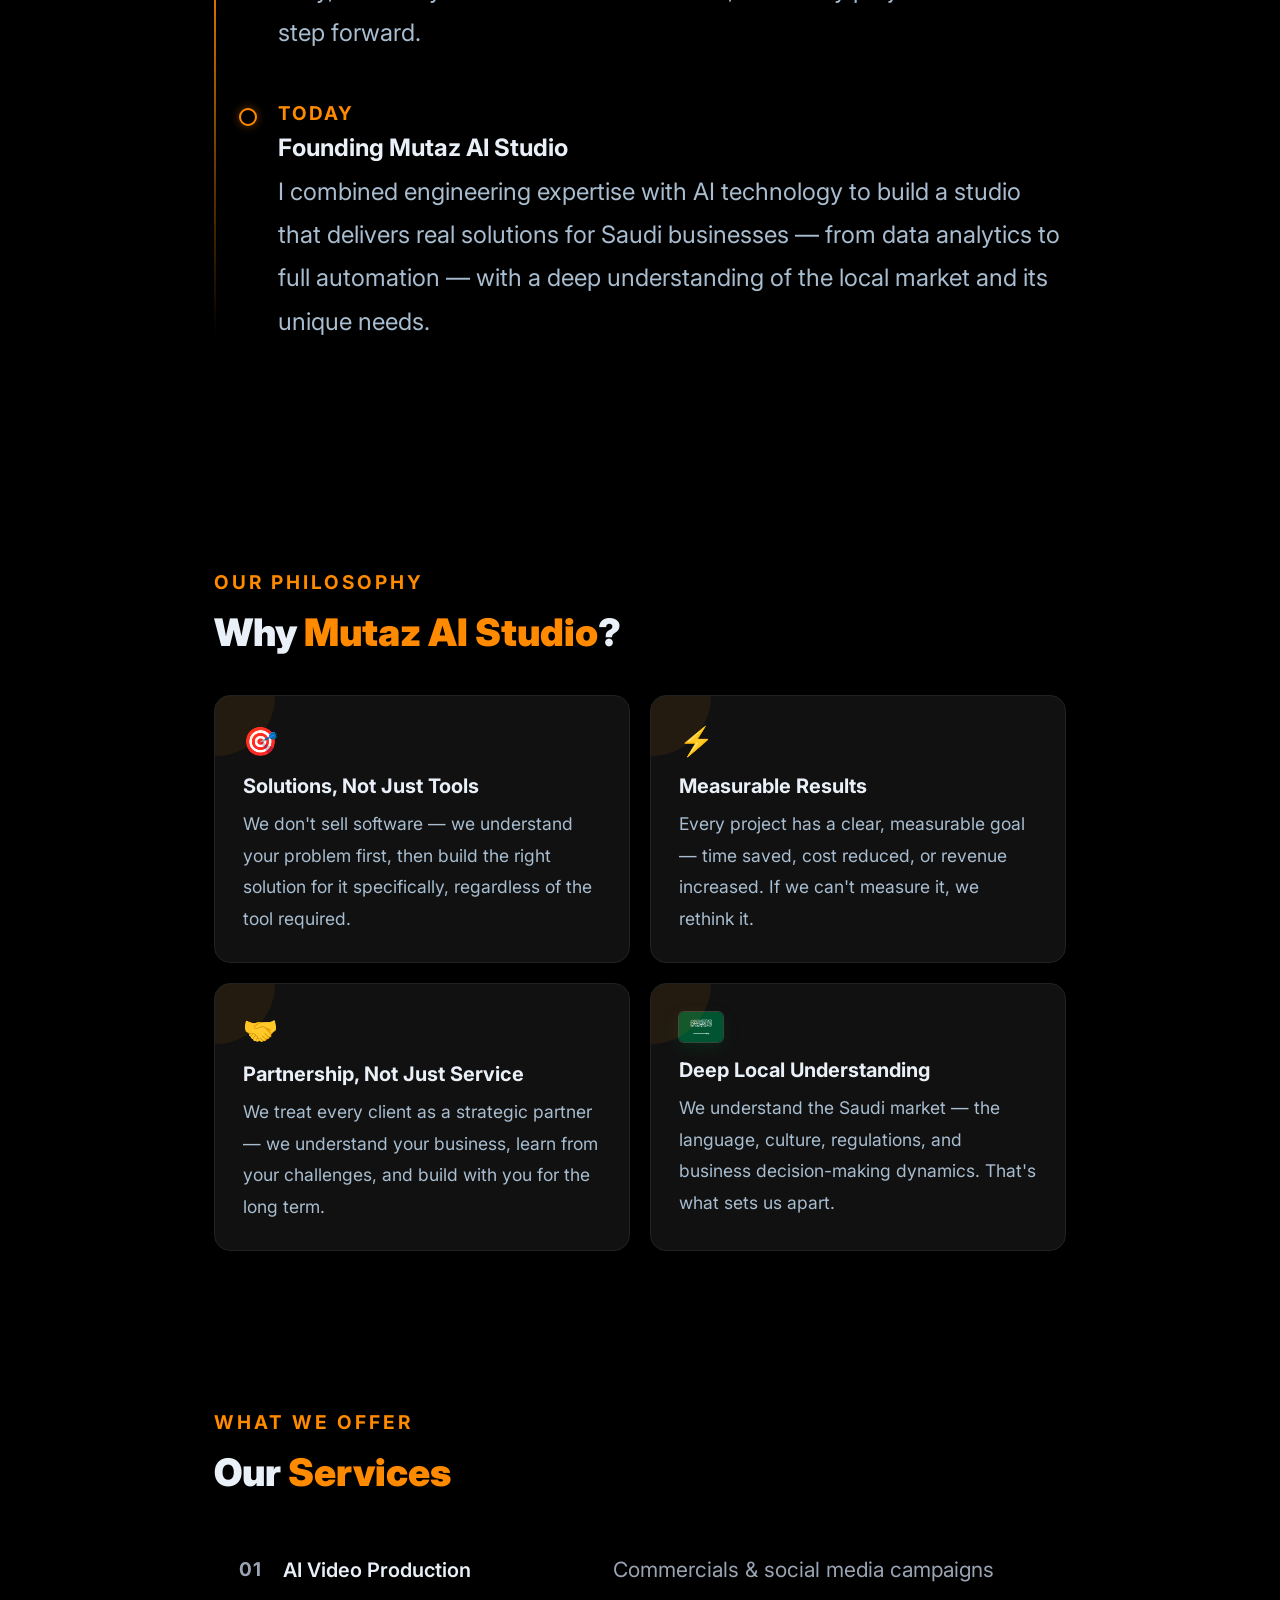
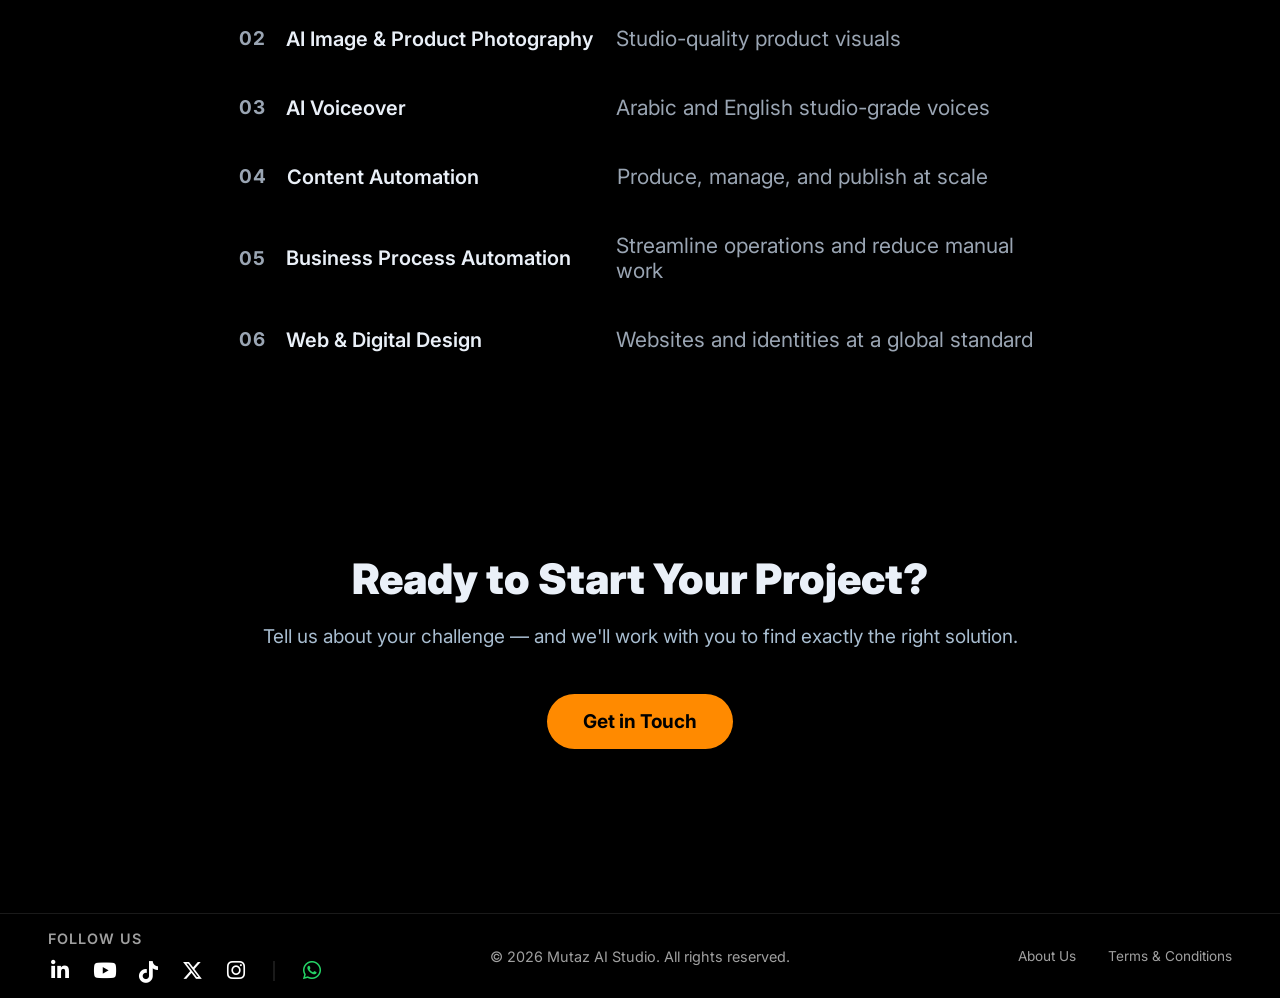
==== commit 0b4d224a: "Update site navigation, footer, and about pages" ====
--- a/about-us-en.html
+++ b/about-us-en.html
@@ -4,7 +4,8 @@
 <meta charset="UTF-8">
 <meta name="viewport" content="width=device-width, initial-scale=1.0">
 <title>About Us — Mutaz AI Studio</title>
-<link href="https://fonts.googleapis.com/css2?family=Inter:wght@300;400;500;600;700;900&display=swap" rel="stylesheet">
+<link href="https://fonts.googleapis.com/css2?family=Inter:wght@300;400;500;600;700;900&family=Outfit:wght@400;700;800&display=swap" rel="stylesheet">
+<link rel="stylesheet" href="https://cdnjs.cloudflare.com/ajax/libs/font-awesome/6.5.1/css/all.min.css">
 <style>
   :root {
     --bg: #000000;
@@ -50,7 +51,7 @@
   }
 
   .hero::after {
-    content: '';
+    content: none;
     position: absolute;
     top: 20%; right: -200px;
     width: 600px; height: 600px;
@@ -88,14 +89,17 @@
   .hero-title {
     font-size: clamp(36px, 7vw, 72px);
     font-weight: 900;
-    line-height: 1.1;
+    line-height: 1.18;
     margin-bottom: 24px;
     animation: fadeDown 0.8s 0.1s ease both;
+    overflow: visible;
   }
 
   .hero-title .line1 { display: block; color: var(--text); }
   .hero-title .line2 {
     display: block;
+    line-height: 1.24;
+    padding-bottom: 0.08em;
     background: linear-gradient(90deg, var(--cyan), var(--purple));
     -webkit-background-clip: text;
     -webkit-text-fill-color: transparent;
@@ -129,11 +133,30 @@
 
   .stat-label { font-size: 20px; color: var(--muted); font-weight: 600; }
 
+  .sa-flag {
+    display: inline-block;
+    width: 44px;
+    height: 30px;
+    border-radius: 5px;
+    background: transparent;
+    box-shadow: 0 0 0 1px rgba(255,255,255,0.18), 0 6px 16px rgba(0,108,53,0.22);
+    vertical-align: middle;
+    overflow: hidden;
+  }
+
+  .sa-flag::before {
+    content: none;
+  }
+
+  .sa-flag::after {
+    content: none;
+  }
+
   /* STORY */
   .story { padding: 100px 0; position: relative; }
 
   .story::before {
-    content: '';
+    content: none;
     position: absolute;
     top: 0; left: -100px;
     width: 500px; height: 500px;
@@ -271,17 +294,27 @@
   .service-row:hover { background: var(--card); border-color: var(--border); }
 
   .service-num { font-size: 19px; font-weight: 700; color: var(--muted); letter-spacing: 1px; min-width: 24px; }
-  .service-name { font-size: 20px; font-weight: 600; color: var(--text); flex: 1; }
-  .service-desc { font-size: 21px; color: var(--muted); }
-
-  .service-arrow { color: var(--cyan); font-size: 24px; opacity: 0; transition: opacity 0.3s; }
-  .service-row:hover .service-arrow { opacity: 1; }
+  .service-name {
+    font-size: 20px;
+    font-weight: 600;
+    color: var(--text);
+    flex: 0 0 310px;
+    white-space: nowrap;
+  }
+  .service-desc {
+    font-size: 21px;
+    color: var(--muted);
+    flex: 1;
+  }
+
+  .service-arrow { color: var(--cyan); display: none; font-size: 24px; opacity: 0; transition: opacity 0.3s; }
+  .service-row:hover .service-arrow { opacity: 0; }
 
   /* CTA */
   .cta-section { padding: 100px 0; text-align: center; position: relative; }
 
   .cta-section::before {
-    content: '';
+    content: none;
     position: absolute;
     top: 50%; left: 50%;
     transform: translate(-50%, -50%);
@@ -332,6 +365,29 @@
 </style>
 </head>
 <body>
+
+<nav class="navbar">
+    <div class="nav-left">
+        <div class="brand-logo">
+            <img src="logo.png" alt="Mutaz AI Studio Logo" class="logo-img">
+        </div>
+        <span class="brand-name">Mutaz AI Studio</span>
+    </div>
+
+    <div class="nav-center">
+        <a href="index.html#home" class="nav-link">HOME</a>
+        <a href="index.html#services" class="nav-link">SERVICES</a>
+        <a href="index.html#testimonials" class="nav-link">TESTIMONIALS</a>
+        <a href="index.html#contact" class="nav-link">CONTACT</a>
+    </div>
+
+    <div class="nav-right">
+        <button class="toggle-btn" onclick="toggleSubpageLang()">
+            <span class="lang-text">AR</span>
+            <i class="fa-solid fa-globe"></i>
+        </button>
+    </div>
+</nav>
 
 <!-- Top Controls -->
 <div class="top-controls">
@@ -428,7 +484,7 @@
     .cta-section h2 { font-size: 24px; line-height: 1.3; margin-bottom: 24px; }
     .timeline-item { margin-bottom: 28px; }
     .timeline-content h3,
-    .service-name { font-size: 15px; }
+    .service-name { flex: 1; font-size: 15px; white-space: normal; }
     .timeline-content p,
     .phil-card p,
     .service-desc,
@@ -441,6 +497,309 @@
     .service-num,
     .service-arrow { font-size: 13px; }
     .cta-btn { font-size: 14px; padding: 12px 20px; background: var(--cyan); box-shadow: none; }
+}
+</style>
+
+<style>
+.top-controls { display: none !important; }
+.navbar {
+    display: flex;
+    justify-content: space-between;
+    align-items: center;
+    position: fixed;
+    top: 0;
+    left: 0;
+    right: 0;
+    width: 100%;
+    z-index: 1000;
+    background: #000000;
+    border-bottom: 1px solid rgba(255, 255, 255, 0.1);
+    height: 85px;
+    padding: 0 3rem;
+    box-sizing: border-box;
+}
+.nav-left,
+.nav-right {
+    flex: 1;
+    display: flex;
+    align-items: center;
+}
+.nav-left { justify-content: flex-start; }
+.nav-right {
+    justify-content: flex-end;
+    gap: 1rem;
+}
+.brand-name {
+    font-family: 'Outfit', sans-serif !important;
+    font-size: 1.2rem;
+    font-weight: 800;
+    letter-spacing: 0.5px;
+    color: #ffffff;
+    margin-left: 0.75rem;
+    line-height: 1;
+    margin-top: 4px;
+}
+.logo-img {
+    height: 60px;
+    width: auto;
+    object-fit: contain;
+    mix-blend-mode: screen;
+}
+.nav-center {
+    display: flex;
+    justify-content: center;
+    flex: 2;
+    gap: 2rem;
+}
+.nav-center a {
+    color: #a0a0a0;
+    text-decoration: none;
+    font-size: 1rem;
+    font-weight: 600;
+    letter-spacing: 1px;
+    transition: color 0.3s ease;
+    position: relative;
+}
+.nav-center a:hover {
+    color: #ffffff;
+    text-shadow: 0 0 1px #ffffff;
+}
+.nav-center a::after {
+    content: '';
+    position: absolute;
+    bottom: -4px;
+    left: 0;
+    width: 0;
+    height: 2px;
+    background-color: #FF8000;
+    transition: width 0.3s ease;
+}
+.nav-center a:hover::after { width: 100%; }
+.toggle-btn {
+    background: transparent;
+    border: 1px solid rgba(255, 255, 255, 0.1);
+    color: #ffffff;
+    width: 76px;
+    height: 36px;
+    box-sizing: border-box;
+    padding: 0;
+    border-radius: 20px;
+    cursor: pointer;
+    display: flex;
+    flex-shrink: 0;
+    align-items: center;
+    justify-content: center;
+    gap: 8px;
+    font-size: 0.85rem;
+    font-family: inherit;
+    transition: all 0.3s ease;
+}
+.toggle-btn .lang-text {
+    width: 20px;
+    text-align: center;
+    font-family: 'Outfit', sans-serif;
+    font-weight: 700;
+    line-height: 1;
+}
+.toggle-btn i {
+    width: 16px;
+    height: 16px;
+    font-size: 16px;
+    line-height: 1;
+    display: inline-flex;
+    align-items: center;
+    justify-content: center;
+    flex: 0 0 16px;
+}
+.toggle-btn:hover {
+    background: rgba(255, 255, 255, 0.05);
+    border-color: #ffffff;
+}
+.footer {
+    display: flex;
+    justify-content: space-between;
+    align-items: center;
+    height: 85px;
+    margin: 64px 0 0;
+    padding: 0 3rem;
+    box-sizing: border-box;
+    border-top: 1px solid rgba(255, 255, 255, 0.1);
+    background: #000000;
+    z-index: 100;
+}
+.footer-left {
+    display: flex;
+    flex-direction: column;
+    gap: 0.75rem;
+    flex: 1;
+}
+.social-row {
+    display: inline-flex;
+    align-items: flex-end;
+    gap: 1.25rem;
+    direction: inherit;
+}
+.social-primary {
+    display: inline-flex;
+    flex-direction: column;
+    align-items: flex-start;
+    gap: 0.75rem;
+}
+[dir="rtl"] .social-primary { align-items: flex-end; }
+.social-title {
+    display: block;
+    font-size: 0.9rem;
+    color: #a0a0a0;
+    font-weight: 600;
+    text-transform: uppercase;
+    letter-spacing: 1px;
+    text-align: start;
+}
+[dir="rtl"] .social-title {
+    align-self: flex-end;
+    font-size: 1rem;
+    font-weight: 800;
+    text-align: right;
+    width: 100%;
+    letter-spacing: 0;
+}
+.social-links {
+    display: flex;
+    gap: 1.25rem;
+    align-items: center;
+}
+.social-links a {
+    color: #ffffff;
+    font-size: 1.3rem;
+    transition: color 0.3s ease, transform 0.3s ease;
+    width: 24px;
+    height: 24px;
+    display: inline-flex;
+    align-items: center;
+    justify-content: center;
+    line-height: 1;
+    overflow: visible;
+    text-decoration: none;
+}
+.social-links a i,
+.wa-link i {
+    display: inline-flex;
+    align-items: center;
+    justify-content: center;
+    line-height: 1;
+}
+.social-links a[aria-label="TikTok"] i {
+    font-size: 1.36rem;
+    transform: translateY(1px);
+}
+.social-links a:hover {
+    color: #FF8000;
+    transform: translateY(-3px);
+}
+.social-divider {
+    width: 2px;
+    height: 20px;
+    background: rgba(255, 255, 255, 0.1);
+    margin: 0 5px;
+    align-self: flex-end;
+    margin-bottom: 2px;
+}
+.wa-link {
+    color: #25D366 !important;
+    width: 24px;
+    height: 24px;
+    display: inline-flex;
+    align-items: center;
+    justify-content: center;
+    font-size: 1.3rem;
+    line-height: 1;
+    transition: color 0.3s ease, transform 0.3s ease;
+    text-decoration: none;
+}
+.wa-link:hover {
+    color: #1ebe5d !important;
+    transform: translateY(-3px) scale(1.1);
+}
+.footer-center {
+    flex: 1;
+    display: flex;
+    justify-content: center;
+}
+.copyright {
+    color: #a0a0a0;
+    font-size: 0.9rem;
+}
+.footer-right {
+    flex: 1;
+    display: flex;
+    justify-content: flex-end;
+}
+.footer-links {
+    display: flex;
+    gap: 2rem;
+}
+.footer-links a {
+    color: #a0a0a0;
+    text-decoration: none;
+    font-size: 0.85rem;
+    transition: color 0.3s ease;
+}
+.footer-links a:hover { color: #ffffff; }
+@media (max-width: 768px) {
+    .navbar {
+        height: 72px;
+        padding: 0 1.1rem;
+    }
+    .nav-center,
+    .nav-right { display: none; }
+    .logo-img { height: 46px; }
+    .brand-name {
+        font-size: 0.95rem;
+        max-width: none;
+        white-space: nowrap;
+    }
+    .footer {
+        flex-direction: column;
+        gap: 1.15rem;
+        margin: 36px 0 0;
+        padding: 1.5rem 1rem;
+        text-align: center;
+        height: auto;
+    }
+    .footer-left {
+        order: 1;
+        align-items: center;
+        width: 100%;
+    }
+    .social-row {
+        justify-content: center;
+        flex-wrap: nowrap;
+    }
+    .social-primary { align-items: flex-start; }
+    [dir="rtl"] .social-primary { align-items: flex-end; }
+    .social-title {
+        text-align: start;
+        width: auto;
+    }
+    .social-links {
+        justify-content: center;
+        flex-wrap: nowrap;
+    }
+    .footer-right {
+        order: 2;
+        justify-content: center;
+        width: 100%;
+    }
+    .footer-links {
+        justify-content: center;
+        gap: 1.25rem;
+        flex-wrap: wrap;
+    }
+    .footer-center {
+        order: 3;
+        justify-content: center;
+        width: 100%;
+    }
 }
 </style>
 
@@ -469,7 +828,7 @@
         <span class="stat-label">Custom Solutions</span>
       </div>
       <div class="stat">
-        <span class="stat-num">🇸🇦</span>
+        <img class="stat-num sa-flag" src="sa-flag.svg" alt="Saudi Arabia flag">
         <span class="stat-label">Based in Saudi Arabia</span>
       </div>
     </div>
@@ -533,7 +892,7 @@
         <p>We treat every client as a strategic partner — we understand your business, learn from your challenges, and build with you for the long term.</p>
       </div>
       <div class="phil-card">
-        <span class="phil-icon">🇸🇦</span>
+        <img class="phil-icon sa-flag" src="sa-flag.svg" alt="Saudi Arabia flag">
         <h3>Deep Local Understanding</h3>
         <p>We understand the Saudi market — the language, culture, regulations, and business decision-making dynamics. That's what sets us apart.</p>
       </div>
@@ -549,33 +908,33 @@
     <div class="services-list">
       <div class="service-row">
         <span class="service-num">01</span>
-        <span class="service-name">AI Consulting</span>
-        <span class="service-desc">Diagnosis & custom solutions</span>
-        <span class="service-arrow">→</span>
+        <span class="service-name">AI Video Production</span>
+        <span class="service-desc">Commercials & social media campaigns</span>
       </div>
       <div class="service-row">
         <span class="service-num">02</span>
-        <span class="service-name">Professional Data Analysis</span>
-        <span class="service-desc">Smart dashboards & reports</span>
-        <span class="service-arrow">→</span>
+        <span class="service-name">AI Image & Product Photography</span>
+        <span class="service-desc">Studio-quality product visuals</span>
       </div>
       <div class="service-row">
         <span class="service-num">03</span>
-        <span class="service-name">Workflow Automation</span>
-        <span class="service-desc">n8n & systems integration</span>
-        <span class="service-arrow">→</span>
+        <span class="service-name">AI Voiceover</span>
+        <span class="service-desc">Arabic and English studio-grade voices</span>
       </div>
       <div class="service-row">
         <span class="service-num">04</span>
-        <span class="service-name">Social Media Management</span>
-        <span class="service-desc">AI-powered content</span>
-        <span class="service-arrow">→</span>
+        <span class="service-name">Content Automation</span>
+        <span class="service-desc">Produce, manage, and publish at scale</span>
       </div>
       <div class="service-row">
         <span class="service-num">05</span>
-        <span class="service-name">Visual Content Production</span>
-        <span class="service-desc">AI video & design</span>
-        <span class="service-arrow">→</span>
+        <span class="service-name">Business Process Automation</span>
+        <span class="service-desc">Streamline operations and reduce manual work</span>
+      </div>
+      <div class="service-row">
+        <span class="service-num">06</span>
+        <span class="service-name">Web & Digital Design</span>
+        <span class="service-desc">Websites and identities at a global standard</span>
       </div>
     </div>
   </div>
@@ -586,9 +945,37 @@
   <div class="container">
     <h2>Ready to Start Your Project?</h2>
     <p>Tell us about your challenge — and we'll work with you to find exactly the right solution.</p>
-    <a href="#contact" class="cta-btn">Get in Touch →</a>
+    <a href="#contact" class="cta-btn">Get in Touch</a>
   </div>
 </section>
+
+<footer class="footer">
+  <div class="footer-left">
+    <div class="social-row">
+      <div class="social-primary">
+        <span class="social-title">FOLLOW US</span>
+        <div class="social-links">
+          <a href="#" aria-label="LinkedIn"><i class="fa-brands fa-linkedin-in"></i></a>
+          <a href="#" aria-label="YouTube"><i class="fa-brands fa-youtube"></i></a>
+          <a href="#" aria-label="TikTok"><i class="fa-brands fa-tiktok"></i></a>
+          <a href="#" aria-label="X (Twitter)"><i class="fa-brands fa-x-twitter"></i></a>
+          <a href="#" aria-label="Instagram"><i class="fa-brands fa-instagram"></i></a>
+        </div>
+      </div>
+      <span class="social-divider"></span>
+      <a href="#" class="wa-link" aria-label="WhatsApp"><i class="fa-brands fa-whatsapp"></i></a>
+    </div>
+  </div>
+  <div class="footer-center">
+    <span class="copyright">© 2026 Mutaz AI Studio. All rights reserved.</span>
+  </div>
+  <div class="footer-right">
+    <div class="footer-links">
+      <a href="about-us-en.html">About Us</a>
+      <a href="terms-final-en.html">Terms & Conditions</a>
+    </div>
+  </div>
+</footer>
 
 <script>
   const items = document.querySelectorAll('.timeline-item');
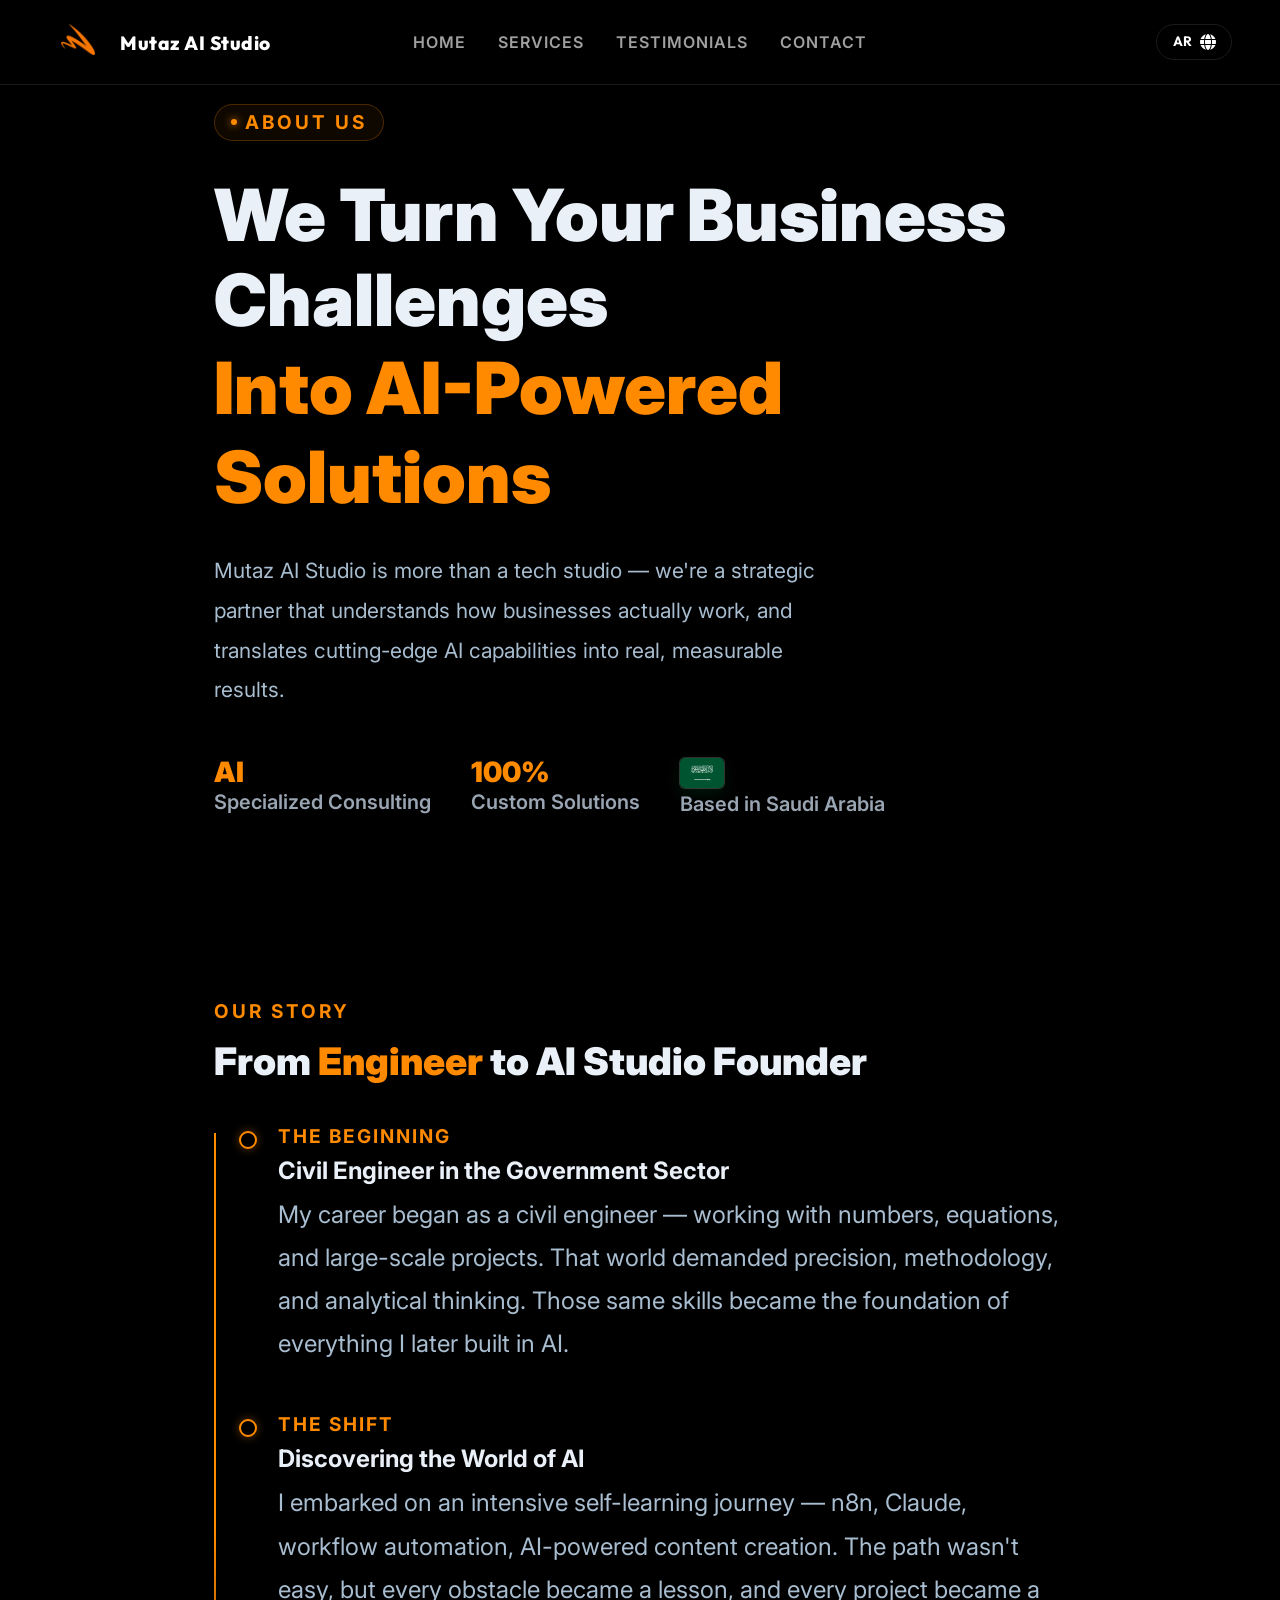
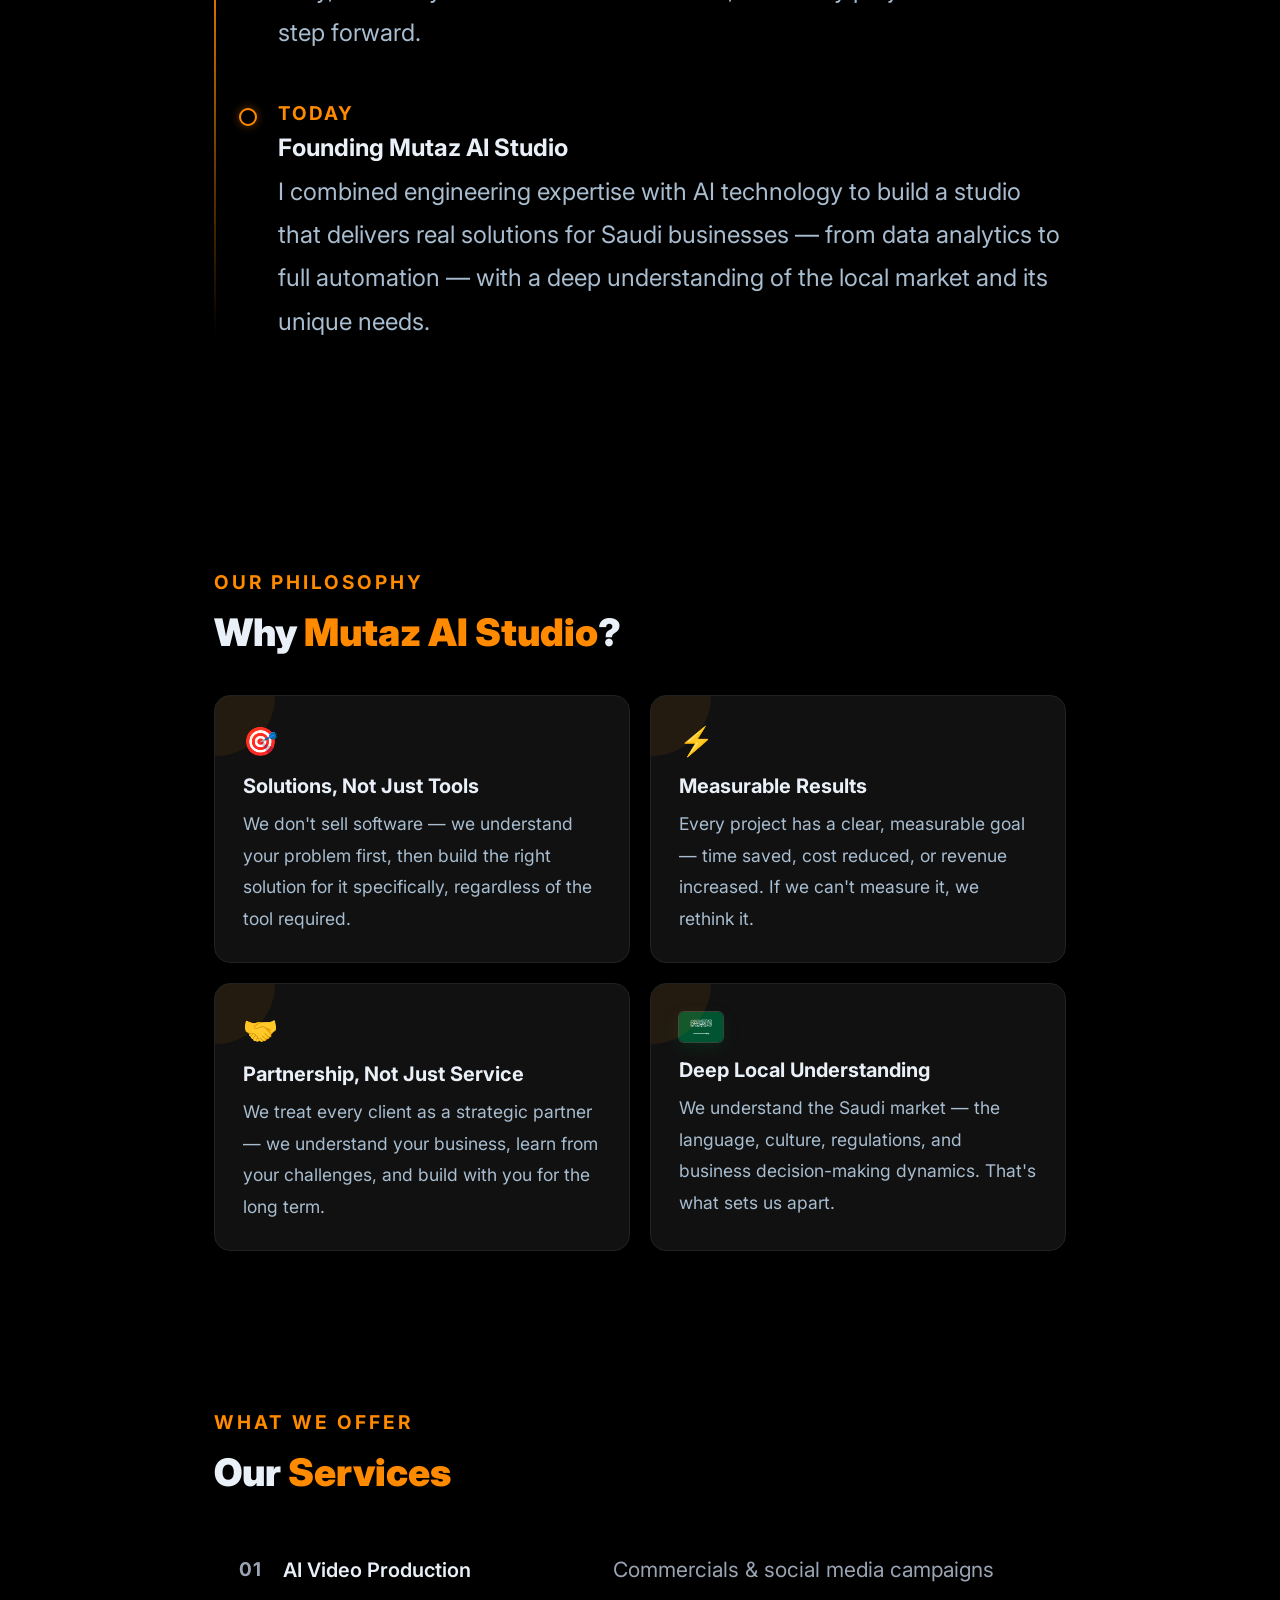
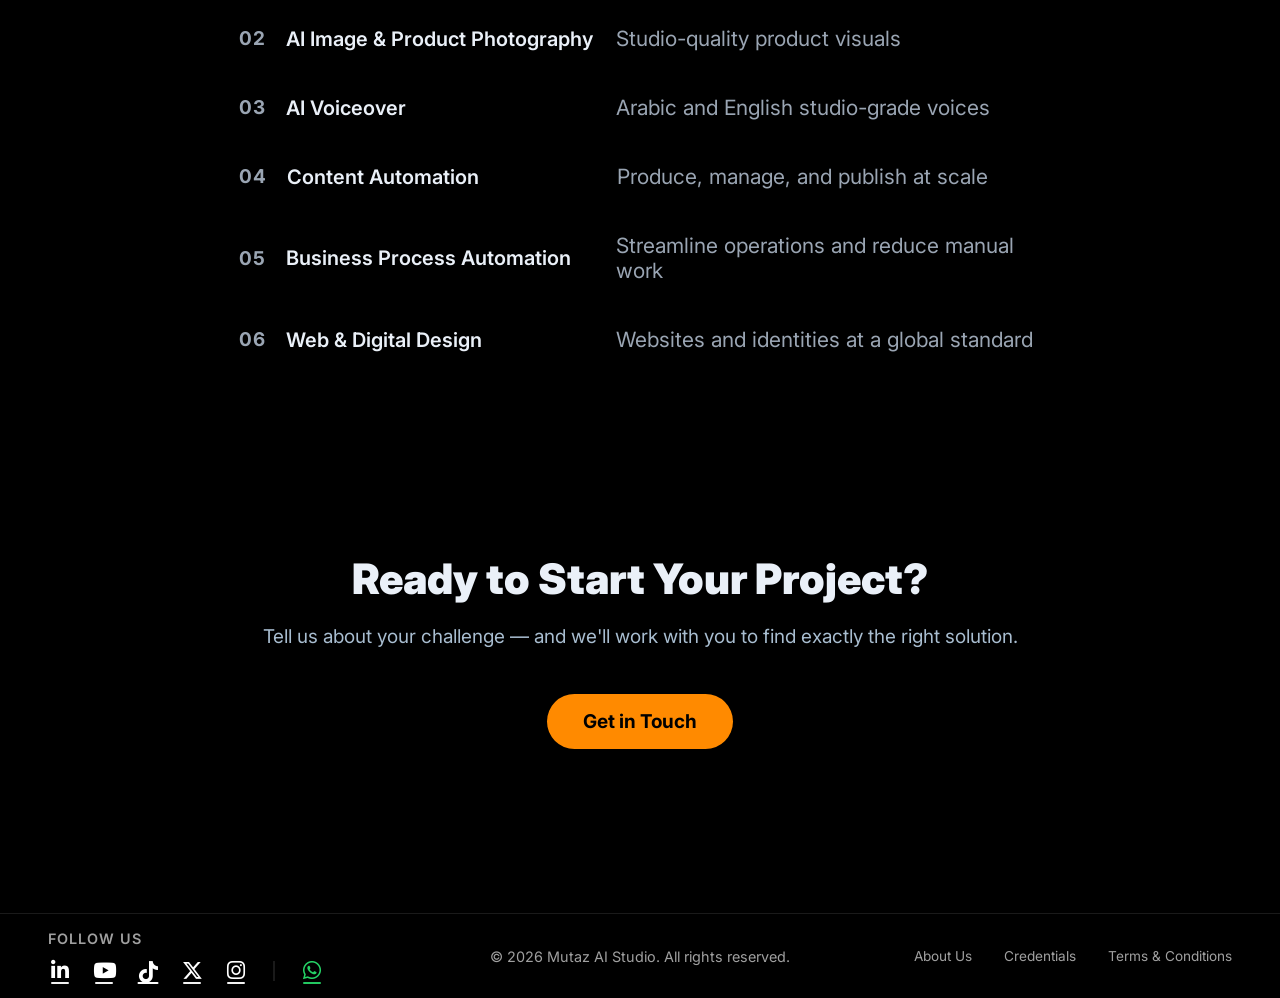
==== commit 23f84763: "Add credentials pages and clean site assets" ====
--- a/about-us-en.html
+++ b/about-us-en.html
@@ -3,7 +3,9 @@
 <head>
 <meta charset="UTF-8">
 <meta name="viewport" content="width=device-width, initial-scale=1.0">
-<title>About Us — Mutaz AI Studio</title>
+<title>Mutaz AI Studio</title>
+<link rel="icon" type="image/png" href="favicon.png?v=2">
+<link rel="apple-touch-icon" href="favicon.png?v=2">
 <link href="https://fonts.googleapis.com/css2?family=Inter:wght@300;400;500;600;700;900&family=Outfit:wght@400;700;800&display=swap" rel="stylesheet">
 <link rel="stylesheet" href="https://cdnjs.cloudflare.com/ajax/libs/font-awesome/6.5.1/css/all.min.css">
 <style>
@@ -387,7 +389,25 @@
             <i class="fa-solid fa-globe"></i>
         </button>
     </div>
+    <button class="mobile-menu-toggle" id="mobile-menu-toggle" aria-label="Open menu" aria-controls="mobile-menu" aria-expanded="false">
+        <span></span>
+        <span></span>
+        <span></span>
+    </button>
 </nav>
+
+<div class="mobile-menu" id="mobile-menu" aria-hidden="true">
+    <div class="mobile-menu-panel">
+        <a href="index.html#home" class="mobile-nav-link">HOME</a>
+        <a href="index.html#services" class="mobile-nav-link">SERVICES</a>
+        <a href="index.html#testimonials" class="mobile-nav-link">TESTIMONIALS</a>
+        <a href="index.html#contact" class="mobile-nav-link">CONTACT</a>
+        <button class="mobile-lang-toggle" type="button" onclick="toggleSubpageLang()">
+            <span>AR</span>
+            <i class="fa-solid fa-globe"></i>
+        </button>
+    </div>
+</div>
 
 <!-- Top Controls -->
 <div class="top-controls">
@@ -412,6 +432,28 @@
     localStorage.setItem('lang', isEn ? 'ar' : 'en');
     window.location.href = newPath;
 }
+
+document.addEventListener('DOMContentLoaded', function () {
+    const mobileMenuToggle = document.getElementById('mobile-menu-toggle');
+    const mobileMenu = document.getElementById('mobile-menu');
+    if (!mobileMenuToggle || !mobileMenu) return;
+
+    const setMobileMenu = (open) => {
+        mobileMenuToggle.classList.toggle('is-open', open);
+        mobileMenu.classList.toggle('is-open', open);
+        mobileMenuToggle.setAttribute('aria-expanded', String(open));
+        mobileMenu.setAttribute('aria-hidden', String(!open));
+        document.body.classList.toggle('mobile-menu-open', open);
+    };
+
+    mobileMenuToggle.addEventListener('click', () => {
+        setMobileMenu(!mobileMenu.classList.contains('is-open'));
+    });
+
+    mobileMenu.querySelectorAll('a, button').forEach((item) => {
+        item.addEventListener('click', () => setMobileMenu(false));
+    });
+});
 </script>
 <style>
 .top-controls {
@@ -802,7 +844,7 @@
     }
 }
 </style>
-
+<link rel="stylesheet" href="subpage-nav.css?v=7">
 
 
 
@@ -945,7 +987,7 @@
   <div class="container">
     <h2>Ready to Start Your Project?</h2>
     <p>Tell us about your challenge — and we'll work with you to find exactly the right solution.</p>
-    <a href="#contact" class="cta-btn">Get in Touch</a>
+    <a href="index.html#contact" class="cta-btn">Get in Touch</a>
   </div>
 </section>
 
@@ -955,15 +997,15 @@
       <div class="social-primary">
         <span class="social-title">FOLLOW US</span>
         <div class="social-links">
-          <a href="#" aria-label="LinkedIn"><i class="fa-brands fa-linkedin-in"></i></a>
-          <a href="#" aria-label="YouTube"><i class="fa-brands fa-youtube"></i></a>
-          <a href="#" aria-label="TikTok"><i class="fa-brands fa-tiktok"></i></a>
-          <a href="#" aria-label="X (Twitter)"><i class="fa-brands fa-x-twitter"></i></a>
-          <a href="#" aria-label="Instagram"><i class="fa-brands fa-instagram"></i></a>
+          <a href="https://www.linkedin.com/company/mutazaistudio/" aria-label="LinkedIn" target="_blank" rel="noopener"><i class="fa-brands fa-linkedin-in"></i></a>
+          <a href="https://www.youtube.com/@MutazAIStudio" aria-label="YouTube" target="_blank" rel="noopener"><i class="fa-brands fa-youtube"></i></a>
+          <a href="https://www.tiktok.com/@mutazaistudio" aria-label="TikTok" target="_blank" rel="noopener"><i class="fa-brands fa-tiktok"></i></a>
+          <a href="https://x.com/MutazAIStudio" aria-label="X (Twitter)" target="_blank" rel="noopener"><i class="fa-brands fa-x-twitter"></i></a>
+          <a href="https://www.instagram.com/mutazaistudio/" aria-label="Instagram" target="_blank" rel="noopener"><i class="fa-brands fa-instagram"></i></a>
         </div>
       </div>
       <span class="social-divider"></span>
-      <a href="#" class="wa-link" aria-label="WhatsApp"><i class="fa-brands fa-whatsapp"></i></a>
+      <a href="https://wa.me/966530536631" class="wa-link" aria-label="WhatsApp" target="_blank" rel="noopener"><i class="fa-brands fa-whatsapp"></i></a>
     </div>
   </div>
   <div class="footer-center">
@@ -972,6 +1014,7 @@
   <div class="footer-right">
     <div class="footer-links">
       <a href="about-us-en.html">About Us</a>
+      <a href="credentials-en.html">Credentials</a>
       <a href="terms-final-en.html">Terms & Conditions</a>
     </div>
   </div>
--- a/subpage-nav.css
+++ b/subpage-nav.css
@@ -0,0 +1,274 @@
+.mobile-menu-toggle,
+.mobile-menu {
+    display: none;
+}
+
+.social-links a,
+.wa-link {
+    overflow: visible;
+    position: relative;
+    text-decoration: none !important;
+}
+
+.social-links a::after,
+.wa-link::after {
+    content: "";
+    position: absolute;
+    left: 50%;
+    bottom: -1px;
+    width: 18px;
+    height: 2px;
+    border-radius: 999px;
+    background: currentColor;
+    opacity: 0.95;
+    transform: translateX(-50%);
+}
+
+.social-links a[aria-label="TikTok"]::after {
+    width: 21px;
+    opacity: 1;
+}
+
+@media (max-width: 1024px) {
+    body.mobile-menu-open {
+        overflow: hidden;
+    }
+
+    .navbar {
+        height: 72px !important;
+        padding: 0 1.1rem !important;
+        z-index: 1300;
+    }
+
+    .nav-left {
+        flex: 0 1 auto;
+        min-width: 0;
+    }
+
+    .nav-center,
+    .nav-right {
+        display: none !important;
+    }
+
+    .logo-img {
+        height: 46px !important;
+    }
+
+    .brand-name {
+        font-size: 0.95rem !important;
+        max-width: none;
+        white-space: nowrap;
+        margin-left: 0.55rem;
+    }
+
+    [dir="rtl"] .brand-name {
+        margin-left: 0;
+        margin-right: 0.55rem;
+    }
+
+    .mobile-menu-toggle {
+        position: absolute;
+        top: 50%;
+        right: 1.1rem;
+        transform: translateY(-50%);
+        width: 52px;
+        height: 44px;
+        border: 0;
+        background: transparent;
+        color: #ffffff;
+        display: flex;
+        flex-direction: column;
+        justify-content: center;
+        align-items: center;
+        gap: 7px;
+        cursor: pointer;
+        z-index: 1201;
+        padding: 0;
+    }
+
+    [dir="rtl"] .mobile-menu-toggle {
+        right: auto;
+        left: 1.1rem;
+    }
+
+    .mobile-menu-toggle span {
+        display: block;
+        width: 38px;
+        height: 4px;
+        border-radius: 999px;
+        background: rgba(255, 255, 255, 0.78);
+        transition: transform 0.25s ease, opacity 0.2s ease, width 0.2s ease, background-color 0.2s ease;
+    }
+
+    .mobile-menu-toggle:hover span,
+    .mobile-menu-toggle:focus-visible span,
+    .mobile-menu-toggle.is-open span {
+        background: #FF8000;
+    }
+
+    .mobile-menu-toggle span:nth-child(2) {
+        width: 31px;
+    }
+
+    .mobile-menu-toggle.is-open span:nth-child(1) {
+        transform: translateY(11px) rotate(45deg);
+    }
+
+    .mobile-menu-toggle.is-open span:nth-child(2) {
+        opacity: 0;
+        width: 0;
+    }
+
+    .mobile-menu-toggle.is-open span:nth-child(3) {
+        transform: translateY(-11px) rotate(-45deg);
+    }
+
+    .mobile-menu {
+        position: fixed;
+        inset: 72px 0 0 0;
+        z-index: 1200;
+        display: block;
+        background: rgba(0, 0, 0, 0.82);
+        opacity: 0;
+        pointer-events: none;
+        transition: opacity 0.25s ease;
+    }
+
+    .mobile-menu.is-open {
+        opacity: 1;
+        pointer-events: auto;
+    }
+
+    .mobile-menu-panel {
+        min-height: 100%;
+        padding: 2rem 1.25rem;
+        background:
+            radial-gradient(circle at 70% 18%, rgba(255, 128, 0, 0.12), transparent 34%),
+            #050505;
+        border-top: 1px solid rgba(255, 255, 255, 0.1);
+        display: flex;
+        flex-direction: column;
+        gap: 0.85rem;
+        transform: translateY(-18px);
+        transition: transform 0.25s ease;
+    }
+
+    .mobile-menu.is-open .mobile-menu-panel {
+        transform: translateY(0);
+    }
+
+    .mobile-nav-link {
+        color: rgba(255, 255, 255, 0.86);
+        text-decoration: none;
+        font-size: 1.15rem;
+        font-weight: 800;
+        text-transform: uppercase;
+        letter-spacing: 0.04em;
+        text-align: center;
+        padding: 0.8rem 0;
+        border-bottom: 1px solid rgba(255,255,255,0.1);
+        transition: color 0.2s ease, transform 0.2s ease, border-color 0.2s ease;
+    }
+
+    .mobile-nav-link:hover,
+    .mobile-nav-link:focus-visible {
+        color: #FF8000;
+        border-bottom-color: rgba(255, 128, 0, 0.36);
+        transform: translateY(-2px);
+    }
+
+    [dir="rtl"] .mobile-nav-link {
+        letter-spacing: 0;
+        font-size: 1.25rem;
+    }
+
+    .mobile-lang-toggle {
+        width: fit-content;
+        margin-top: 1.2rem;
+        border: 1px solid rgba(255,255,255,0.16);
+        background: rgba(255,255,255,0.04);
+        color: #ffffff;
+        border-radius: 999px;
+        padding: 0.75rem 1rem;
+        display: inline-flex;
+        align-items: center;
+        gap: 0.55rem;
+        font: inherit;
+        font-weight: 800;
+        cursor: pointer;
+    }
+
+    [dir="rtl"] .mobile-lang-toggle {
+        align-self: flex-end;
+    }
+}
+
+@media (min-width: 768px) and (max-width: 1024px) {
+    .footer {
+        display: grid;
+        grid-template-columns: minmax(0, 1fr) minmax(18rem, 1.15fr);
+        grid-template-areas:
+            "social links"
+            "social legal";
+        align-items: center;
+        column-gap: 2rem;
+        row-gap: 0.55rem;
+        height: auto;
+        padding: 1.35rem 2rem;
+    }
+
+    .footer-left {
+        grid-area: social;
+        order: initial;
+        width: 100%;
+        min-width: 0;
+        align-items: flex-start;
+    }
+
+    .footer-center {
+        grid-area: legal;
+        order: initial;
+        width: 100%;
+        min-width: 0;
+        justify-content: flex-end;
+        text-align: right;
+    }
+
+    .footer-right {
+        grid-area: links;
+        order: initial;
+        width: 100%;
+        min-width: 0;
+        justify-content: flex-end;
+    }
+
+    .copyright {
+        line-height: 1.45;
+    }
+
+    .footer-links {
+        justify-content: flex-end;
+        gap: 1.5rem;
+        flex-wrap: wrap;
+    }
+
+    [dir="rtl"] .footer {
+        grid-template-areas:
+            "links social"
+            "legal social";
+    }
+
+    [dir="rtl"] .footer-left {
+        align-items: flex-end;
+    }
+
+    [dir="rtl"] .footer-center {
+        justify-content: flex-start;
+        text-align: left;
+    }
+
+    [dir="rtl"] .footer-right,
+    [dir="rtl"] .footer-links {
+        justify-content: flex-start;
+    }
+}
